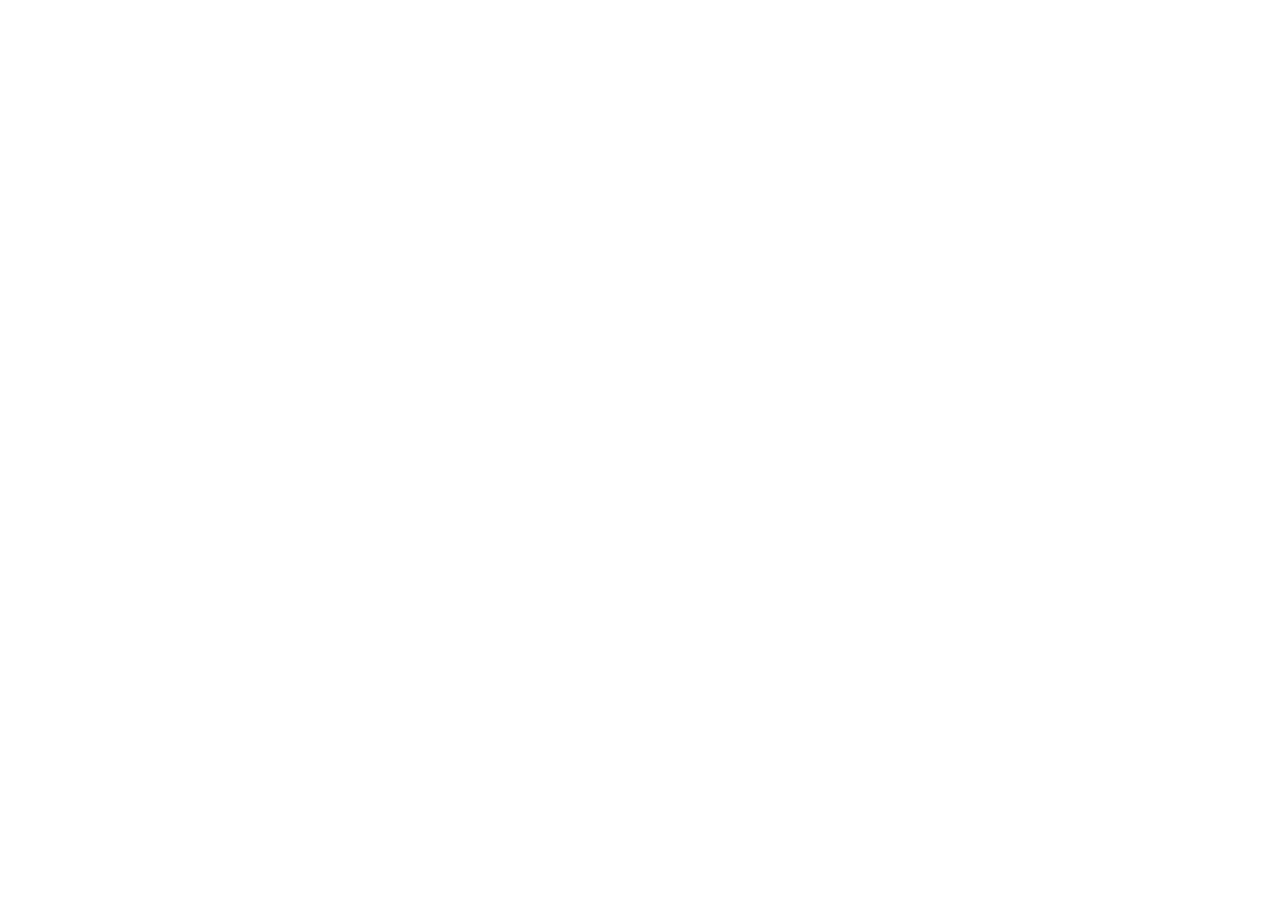
==== index.html @ bc19d3b4 "Add files via upload" ====
<!DOCTYPE html>
<html lang="zh-CN">
  <head>
    <meta charset="UTF-8" />
    <meta name="viewport" content="width=device-width, initial-scale=1.0" />
    <title>张亦奕 - 个人主页</title>
    <link rel="stylesheet" crossorigin="" href="./assets/index.css" />
  </head>
  <body>
    <div id="root"></div>
    <script type="module" crossorigin="" src="./assets/index.js"></script>
  </body>
</html>
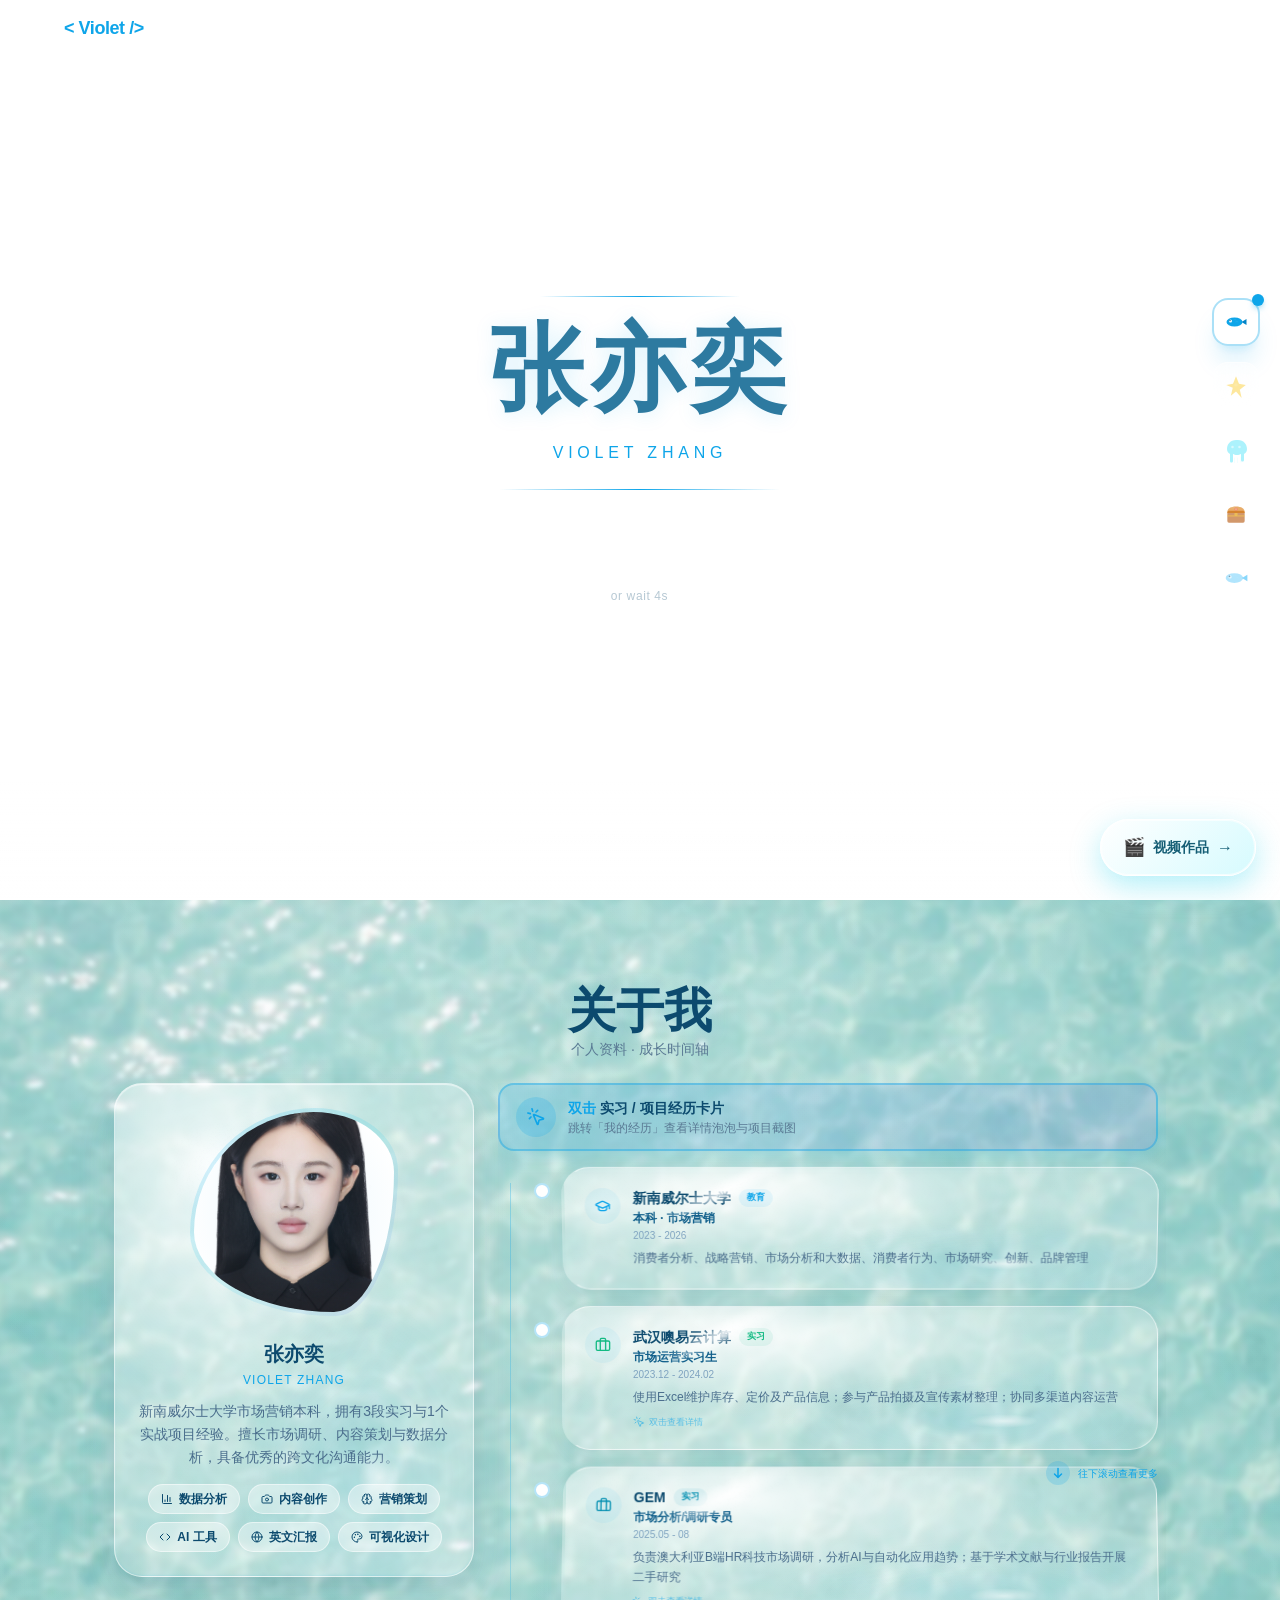
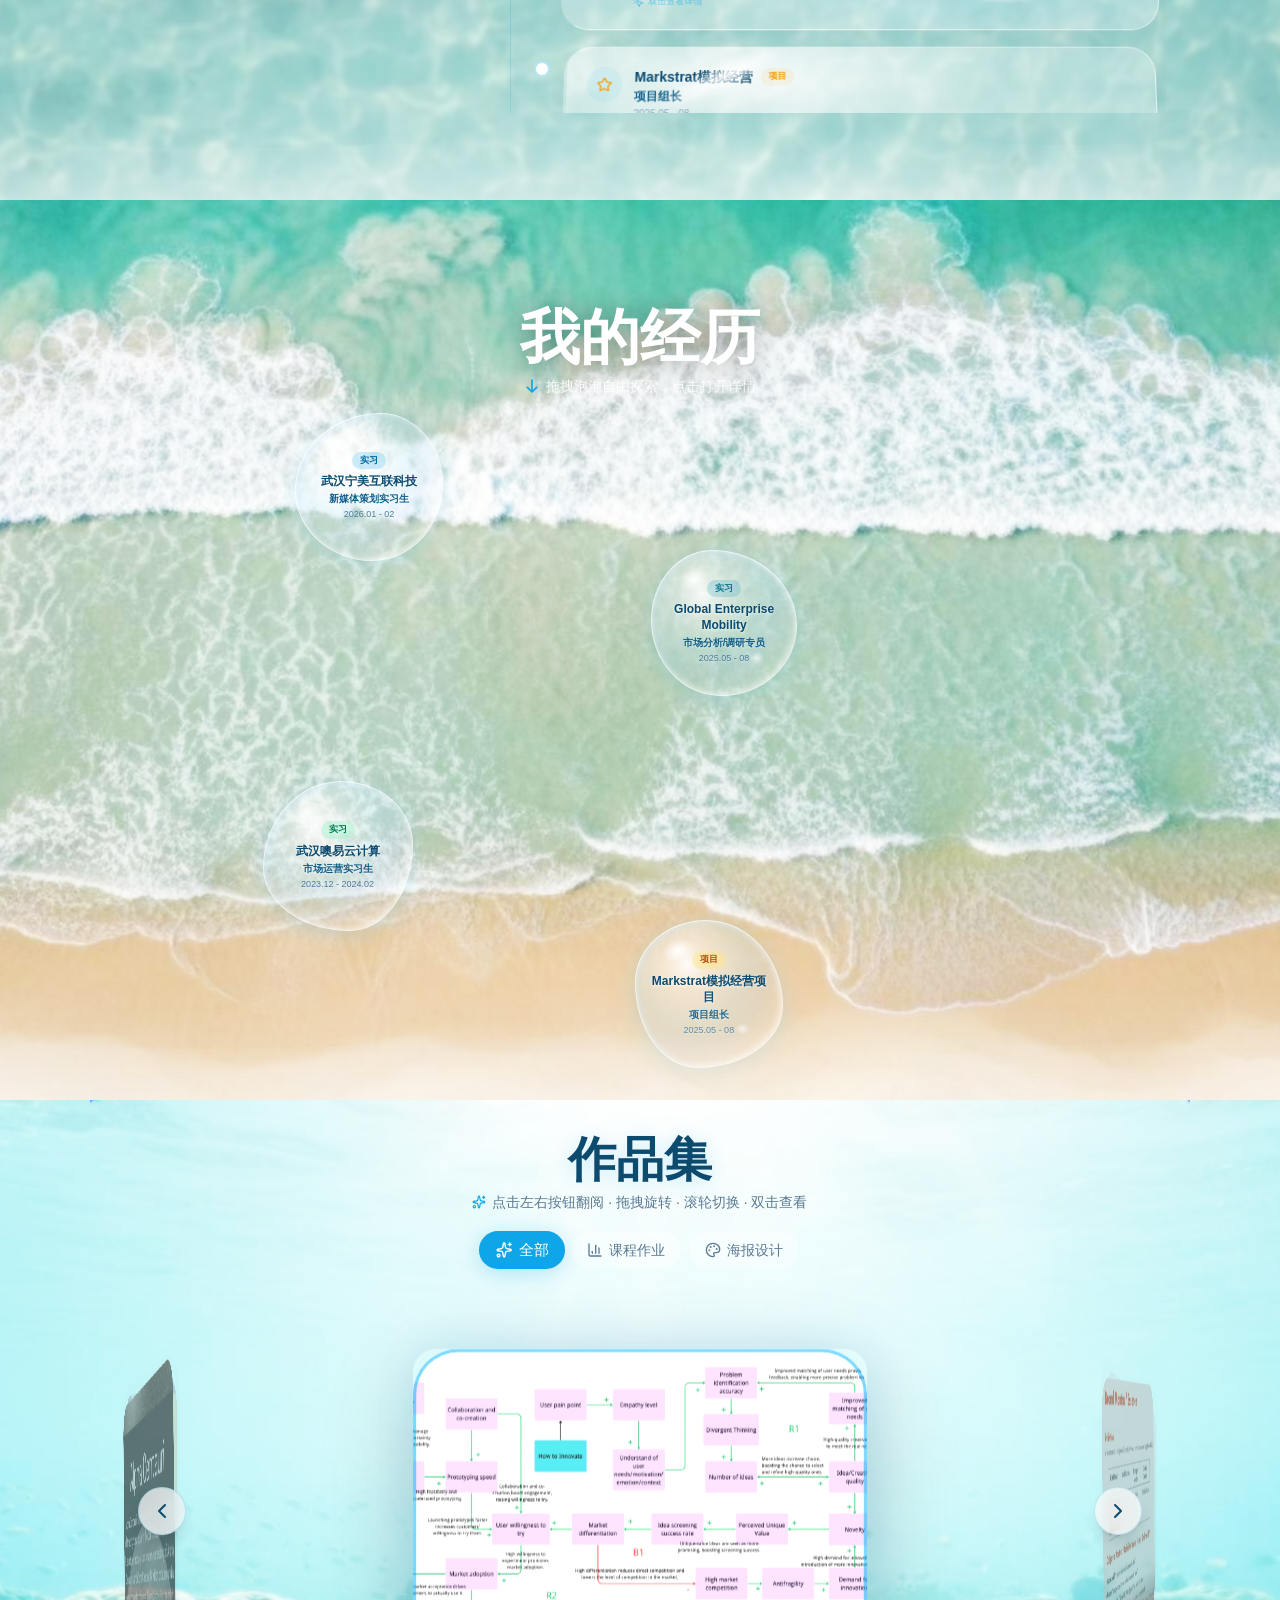
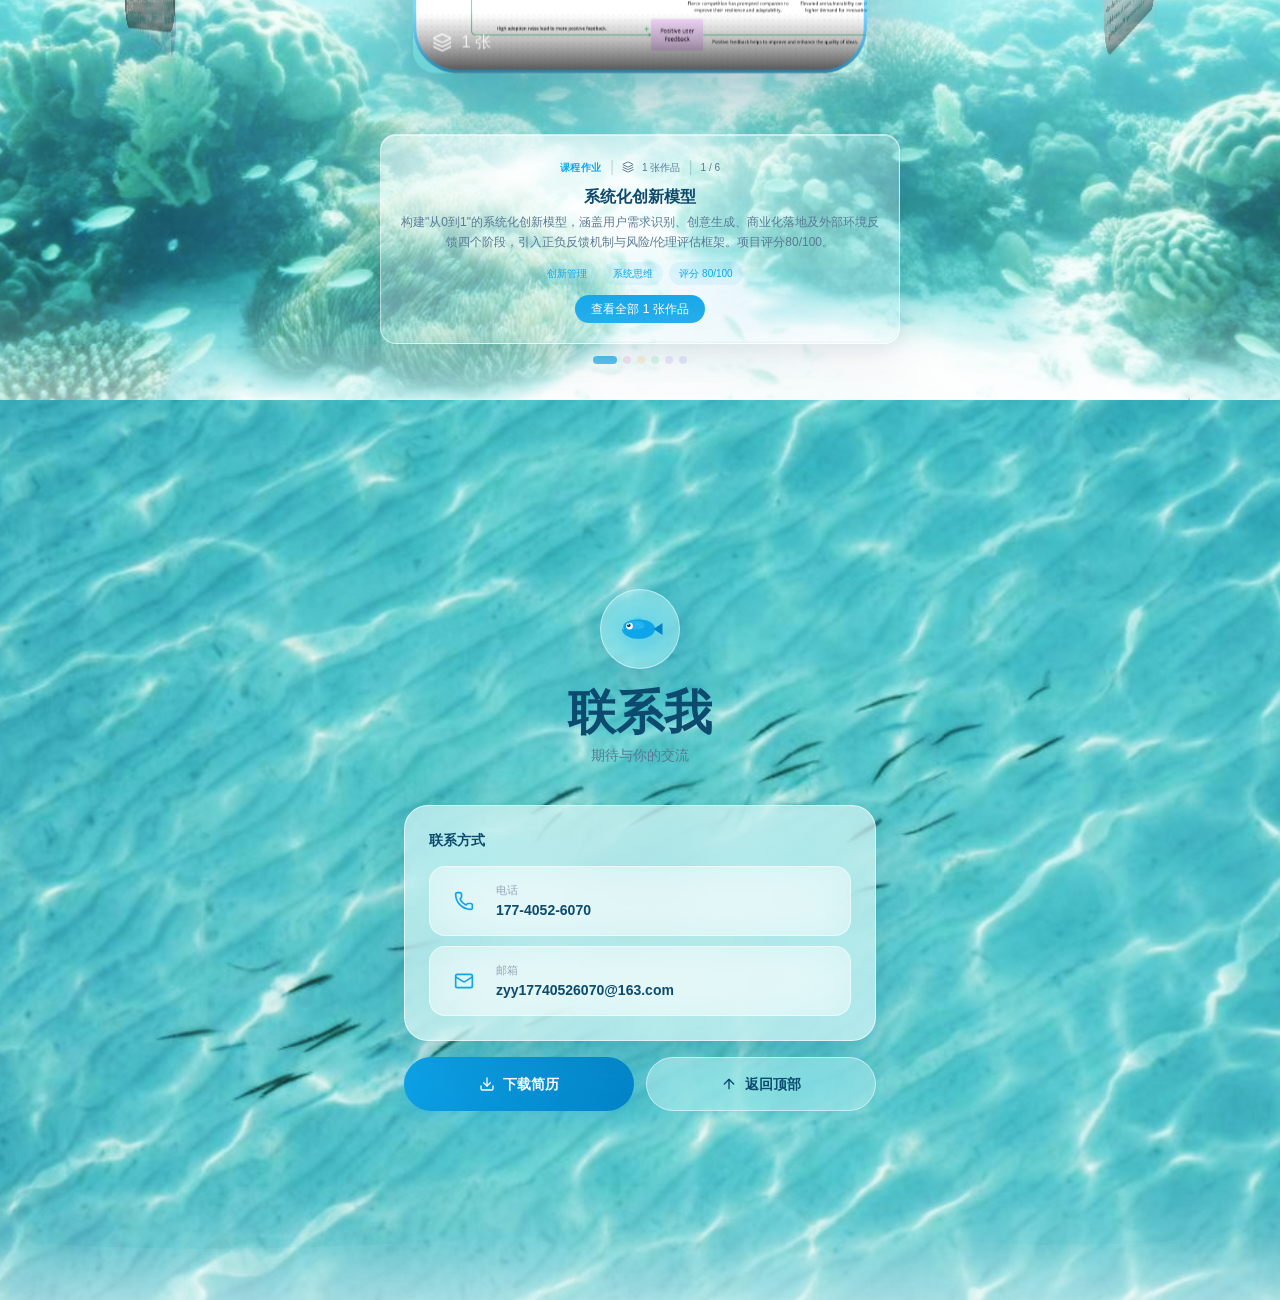
==== commit b7dcb23a: "Add files via upload" ====
--- a/index.html
+++ b/index.html
@@ -5,9 +5,132 @@
     <meta name="viewport" content="width=device-width, initial-scale=1.0" />
     <title>张亦奕 - 个人主页</title>
     <link rel="stylesheet" crossorigin="" href="./assets/index.css" />
+
+    <!-- ===== 浮动视频入口按钮样式 ===== -->
+    <style>
+      .violet-video-fab {
+        position: fixed;
+        right: 24px;
+        bottom: 24px;
+        z-index: 9999;
+        display: inline-flex;
+        align-items: center;
+        gap: 8px;
+        padding: 14px 22px;
+        background: linear-gradient(135deg,
+          rgba(255, 255, 255, 0.85),
+          rgba(207, 250, 254, 0.85));
+        backdrop-filter: blur(15px);
+        -webkit-backdrop-filter: blur(15px);
+        border: 1.5px solid rgba(255, 255, 255, 0.95);
+        border-radius: 999px;
+        color: #155e75;
+        font-family: -apple-system, BlinkMacSystemFont, "PingFang SC", "Hiragino Sans GB", "Microsoft YaHei", sans-serif;
+        font-weight: 700;
+        font-size: 14px;
+        text-decoration: none;
+        box-shadow: 0 10px 30px rgba(34, 211, 238, 0.35),
+                    0 0 0 1px rgba(255, 255, 255, 0.6) inset;
+        transition: all 0.35s cubic-bezier(0.4, 0, 0.2, 1);
+        animation: fabIn 0.8s ease-out 1.5s both,
+                   fabBob 3.5s ease-in-out 2.3s infinite;
+        cursor: pointer;
+      }
+      .violet-video-fab:hover {
+        transform: translateY(-4px) scale(1.05);
+        box-shadow: 0 18px 45px rgba(34, 211, 238, 0.5),
+                    0 0 0 1px rgba(255, 255, 255, 0.8) inset;
+        background: linear-gradient(135deg,
+          rgba(255, 255, 255, 0.95),
+          rgba(186, 230, 253, 0.9));
+        animation-play-state: paused;
+      }
+      .violet-video-fab:active { transform: translateY(-2px) scale(1.02); }
+
+      .violet-video-fab .icon {
+        font-size: 18px;
+        animation: iconWobble 2s ease-in-out infinite;
+      }
+      .violet-video-fab .arrow {
+        font-size: 16px;
+        transition: transform 0.3s;
+      }
+      .violet-video-fab:hover .arrow { transform: translateX(4px); }
+
+      @keyframes fabIn {
+        from { opacity: 0; transform: translateY(60px) scale(0.6); }
+        to   { opacity: 1; transform: translateY(0) scale(1); }
+      }
+      @keyframes fabBob {
+        0%, 100% { transform: translateY(0); }
+        50%      { transform: translateY(-6px); }
+      }
+      @keyframes iconWobble {
+        0%, 100% { transform: rotate(0); }
+        25%      { transform: rotate(-8deg); }
+        75%      { transform: rotate(8deg); }
+      }
+
+      /* 移动端：缩小一些 */
+      @media (max-width: 640px) {
+        .violet-video-fab {
+          right: 16px;
+          bottom: 16px;
+          padding: 12px 18px;
+          font-size: 13px;
+        }
+        .violet-video-fab .icon { font-size: 16px; }
+      }
+
+      /* 小提示气泡（鼠标悬停时出现）*/
+      .violet-video-fab::before {
+        content: "6 个实习作品 ✨";
+        position: absolute;
+        bottom: 100%;
+        right: 0;
+        margin-bottom: 12px;
+        padding: 8px 14px;
+        background: rgba(21, 94, 117, 0.95);
+        color: white;
+        font-size: 12px;
+        font-weight: 600;
+        border-radius: 10px;
+        white-space: nowrap;
+        opacity: 0;
+        transform: translateY(8px);
+        transition: opacity 0.3s, transform 0.3s;
+        pointer-events: none;
+        box-shadow: 0 8px 20px rgba(0, 0, 0, 0.15);
+      }
+      .violet-video-fab::after {
+        content: "";
+        position: absolute;
+        bottom: 100%;
+        right: 30px;
+        margin-bottom: 6px;
+        width: 0;
+        height: 0;
+        border-left: 6px solid transparent;
+        border-right: 6px solid transparent;
+        border-top: 6px solid rgba(21, 94, 117, 0.95);
+        opacity: 0;
+        transition: opacity 0.3s;
+        pointer-events: none;
+      }
+      .violet-video-fab:hover::before,
+      .violet-video-fab:hover::after { opacity: 1; transform: translateY(0); }
+    </style>
   </head>
   <body>
     <div id="root"></div>
+
+    <!-- ===== 浮动视频入口按钮（永远可见）===== -->
+    <a href="./videos.html" class="violet-video-fab" aria-label="查看视频作品">
+      <span class="icon">🎬</span>
+      <span>视频作品</span>
+      <span class="arrow">→</span>
+    </a>
+
     <script type="module" crossorigin="" src="./assets/index.js"></script>
   </body>
 </html>
--- a/assets/index.css
+++ b/assets/index.css
@@ -0,0 +1 @@
+*,:before,:after{--tw-border-spacing-x: 0;--tw-border-spacing-y: 0;--tw-translate-x: 0;--tw-translate-y: 0;--tw-rotate: 0;--tw-skew-x: 0;--tw-skew-y: 0;--tw-scale-x: 1;--tw-scale-y: 1;--tw-pan-x: ;--tw-pan-y: ;--tw-pinch-zoom: ;--tw-scroll-snap-strictness: proximity;--tw-gradient-from-position: ;--tw-gradient-via-position: ;--tw-gradient-to-position: ;--tw-ordinal: ;--tw-slashed-zero: ;--tw-numeric-figure: ;--tw-numeric-spacing: ;--tw-numeric-fraction: ;--tw-ring-inset: ;--tw-ring-offset-width: 0px;--tw-ring-offset-color: #fff;--tw-ring-color: rgb(59 130 246 / .5);--tw-ring-offset-shadow: 0 0 #0000;--tw-ring-shadow: 0 0 #0000;--tw-shadow: 0 0 #0000;--tw-shadow-colored: 0 0 #0000;--tw-blur: ;--tw-brightness: ;--tw-contrast: ;--tw-grayscale: ;--tw-hue-rotate: ;--tw-invert: ;--tw-saturate: ;--tw-sepia: ;--tw-drop-shadow: ;--tw-backdrop-blur: ;--tw-backdrop-brightness: ;--tw-backdrop-contrast: ;--tw-backdrop-grayscale: ;--tw-backdrop-hue-rotate: ;--tw-backdrop-invert: ;--tw-backdrop-opacity: ;--tw-backdrop-saturate: ;--tw-backdrop-sepia: ;--tw-contain-size: ;--tw-contain-layout: ;--tw-contain-paint: ;--tw-contain-style: }::backdrop{--tw-border-spacing-x: 0;--tw-border-spacing-y: 0;--tw-translate-x: 0;--tw-translate-y: 0;--tw-rotate: 0;--tw-skew-x: 0;--tw-skew-y: 0;--tw-scale-x: 1;--tw-scale-y: 1;--tw-pan-x: ;--tw-pan-y: ;--tw-pinch-zoom: ;--tw-scroll-snap-strictness: proximity;--tw-gradient-from-position: ;--tw-gradient-via-position: ;--tw-gradient-to-position: ;--tw-ordinal: ;--tw-slashed-zero: ;--tw-numeric-figure: ;--tw-numeric-spacing: ;--tw-numeric-fraction: ;--tw-ring-inset: ;--tw-ring-offset-width: 0px;--tw-ring-offset-color: #fff;--tw-ring-color: rgb(59 130 246 / .5);--tw-ring-offset-shadow: 0 0 #0000;--tw-ring-shadow: 0 0 #0000;--tw-shadow: 0 0 #0000;--tw-shadow-colored: 0 0 #0000;--tw-blur: ;--tw-brightness: ;--tw-contrast: ;--tw-grayscale: ;--tw-hue-rotate: ;--tw-invert: ;--tw-saturate: ;--tw-sepia: ;--tw-drop-shadow: ;--tw-backdrop-blur: ;--tw-backdrop-brightness: ;--tw-backdrop-contrast: ;--tw-backdrop-grayscale: ;--tw-backdrop-hue-rotate: ;--tw-backdrop-invert: ;--tw-backdrop-opacity: ;--tw-backdrop-saturate: ;--tw-backdrop-sepia: ;--tw-contain-size: ;--tw-contain-layout: ;--tw-contain-paint: ;--tw-contain-style: }*,:before,:after{box-sizing:border-box;border-width:0;border-style:solid;border-color:#e5e7eb}:before,:after{--tw-content: ""}html,:host{line-height:1.5;-webkit-text-size-adjust:100%;-moz-tab-size:4;-o-tab-size:4;tab-size:4;font-family:ui-sans-serif,system-ui,sans-serif,"Apple Color Emoji","Segoe UI Emoji",Segoe UI Symbol,"Noto Color Emoji";font-feature-settings:normal;font-variation-settings:normal;-webkit-tap-highlight-color:transparent}body{margin:0;line-height:inherit}hr{height:0;color:inherit;border-top-width:1px}abbr:where([title]){-webkit-text-decoration:underline dotted;text-decoration:underline dotted}h1,h2,h3,h4,h5,h6{font-size:inherit;font-weight:inherit}a{color:inherit;text-decoration:inherit}b,strong{font-weight:bolder}code,kbd,samp,pre{font-family:ui-monospace,SFMono-Regular,Menlo,Monaco,Consolas,Liberation Mono,Courier New,monospace;font-feature-settings:normal;font-variation-settings:normal;font-size:1em}small{font-size:80%}sub,sup{font-size:75%;line-height:0;position:relative;vertical-align:baseline}sub{bottom:-.25em}sup{top:-.5em}table{text-indent:0;border-color:inherit;border-collapse:collapse}button,input,optgroup,select,textarea{font-family:inherit;font-feature-settings:inherit;font-variation-settings:inherit;font-size:100%;font-weight:inherit;line-height:inherit;letter-spacing:inherit;color:inherit;margin:0;padding:0}button,select{text-transform:none}button,input:where([type=button]),input:where([type=reset]),input:where([type=submit]){-webkit-appearance:button;background-color:transparent;background-image:none}:-moz-focusring{outline:auto}:-moz-ui-invalid{box-shadow:none}progress{vertical-align:baseline}::-webkit-inner-spin-button,::-webkit-outer-spin-button{height:auto}[type=search]{-webkit-appearance:textfield;outline-offset:-2px}::-webkit-search-decoration{-webkit-appearance:none}::-webkit-file-upload-button{-webkit-appearance:button;font:inherit}summary{display:list-item}blockquote,dl,dd,h1,h2,h3,h4,h5,h6,hr,figure,p,pre{margin:0}fieldset{margin:0;padding:0}legend{padding:0}ol,ul,menu{list-style:none;margin:0;padding:0}dialog{padding:0}textarea{resize:vertical}input::-moz-placeholder,textarea::-moz-placeholder{opacity:1;color:#9ca3af}input::placeholder,textarea::placeholder{opacity:1;color:#9ca3af}button,[role=button]{cursor:pointer}:disabled{cursor:default}img,svg,video,canvas,audio,iframe,embed,object{display:block;vertical-align:middle}img,video{max-width:100%;height:auto}[hidden]:where(:not([hidden=until-found])){display:none}:root{--background: 200 55% 97%;--foreground: 200 75% 22%;--primary: 199 89% 48%;--radius: 1.5rem}html{scroll-behavior:smooth;overflow-y:scroll}body{-webkit-font-smoothing:antialiased;-moz-osx-font-smoothing:grayscale;font-family:Inter,-apple-system,BlinkMacSystemFont,Segoe UI,Roboto,sans-serif;color:#0c4a6e;overflow-x:hidden;background:url(./images/bg_home_new.jpg) center/cover fixed no-repeat}.sr-only{position:absolute;width:1px;height:1px;padding:0;margin:-1px;overflow:hidden;clip:rect(0,0,0,0);white-space:nowrap;border-width:0}.pointer-events-none{pointer-events:none}.visible{visibility:visible}.invisible{visibility:hidden}.fixed{position:fixed}.absolute{position:absolute}.relative{position:relative}.-inset-3{inset:-.75rem}.inset-0{inset:0}.inset-1{inset:.25rem}.inset-x-0{left:0;right:0}.inset-y-0{top:0;bottom:0}.-bottom-12{bottom:-3rem}.-bottom-14{bottom:-3.5rem}.-bottom-20{bottom:-5rem}.-bottom-4{bottom:-1rem}.-left-12{left:-3rem}.-right-1{right:-.25rem}.-right-1\.5{right:-.375rem}.-right-12{right:-3rem}.-top-1{top:-.25rem}.-top-1\.5{top:-.375rem}.-top-12{top:-3rem}.bottom-0{bottom:0}.bottom-2{bottom:.5rem}.bottom-4{bottom:1rem}.bottom-5{bottom:1.25rem}.bottom-6{bottom:1.5rem}.bottom-\[15\%\]{bottom:15%}.left-0{left:0}.left-1\/2{left:50%}.left-2{left:.5rem}.left-4{left:1rem}.left-6{left:1.5rem}.left-\[18\%\]{left:18%}.left-\[38\%\]{left:38%}.left-\[40\%\]{left:40%}.left-\[46\%\]{left:46%}.left-\[5\%\]{left:5%}.left-\[50\%\]{left:50%}.right-0{right:0}.right-1{right:.25rem}.right-14{right:3.5rem}.right-2{right:.5rem}.right-3{right:.75rem}.right-4{right:1rem}.right-5{right:1.25rem}.right-6{right:1.5rem}.right-\[5\%\]{right:5%}.top-0{top:0}.top-1\.5{top:.375rem}.top-1\/2{top:50%}.top-3\.5{top:.875rem}.top-4{top:1rem}.top-5{top:1.25rem}.top-6{top:1.5rem}.top-\[10\%\]{top:10%}.top-\[15\%\]{top:15%}.top-\[1px\]{top:1px}.top-\[25\%\]{top:25%}.top-\[30\%\]{top:30%}.top-\[35\%\]{top:35%}.top-\[50\%\]{top:50%}.top-\[55\%\]{top:55%}.top-\[60\%\]{top:60%}.top-\[65\%\]{top:65%}.top-full{top:100%}.isolate{isolation:isolate}.z-10{z-index:10}.z-20{z-index:20}.z-40{z-index:40}.z-50{z-index:50}.z-\[100\]{z-index:100}.z-\[150\]{z-index:150}.z-\[1\]{z-index:1}.z-\[200\]{z-index:200}.z-\[60\]{z-index:60}.z-\[70\]{z-index:70}.z-\[80\]{z-index:80}.z-\[90\]{z-index:90}.order-first{order:-9999}.order-last{order:9999}.col-start-2{grid-column-start:2}.row-span-2{grid-row:span 2 / span 2}.row-start-1{grid-row-start:1}.\!m-0{margin:0!important}.-mx-1{margin-left:-.25rem;margin-right:-.25rem}.-my-2{margin-top:-.5rem;margin-bottom:-.5rem}.mx-1{margin-left:.25rem;margin-right:.25rem}.mx-2{margin-left:.5rem;margin-right:.5rem}.mx-3\.5{margin-left:.875rem;margin-right:.875rem}.mx-4{margin-left:1rem;margin-right:1rem}.mx-auto{margin-left:auto;margin-right:auto}.my-0{margin-top:0;margin-bottom:0}.my-0\.5{margin-top:.125rem;margin-bottom:.125rem}.my-1{margin-top:.25rem;margin-bottom:.25rem}.-ml-4{margin-left:-1rem}.-mt-4{margin-top:-1rem}.mb-0\.5{margin-bottom:.125rem}.mb-1{margin-bottom:.25rem}.mb-1\.5{margin-bottom:.375rem}.mb-10{margin-bottom:2.5rem}.mb-2{margin-bottom:.5rem}.mb-2\.5{margin-bottom:.625rem}.mb-3{margin-bottom:.75rem}.mb-4{margin-bottom:1rem}.mb-5{margin-bottom:1.25rem}.mb-6{margin-bottom:1.5rem}.ml-1{margin-left:.25rem}.ml-4{margin-left:1rem}.ml-5{margin-left:1.25rem}.ml-auto{margin-left:auto}.mt-0\.5{margin-top:.125rem}.mt-1{margin-top:.25rem}.mt-1\.5{margin-top:.375rem}.mt-2{margin-top:.5rem}.mt-3{margin-top:.75rem}.mt-4{margin-top:1rem}.mt-5{margin-top:1.25rem}.mt-6{margin-top:1.5rem}.mt-8{margin-top:2rem}.mt-auto{margin-top:auto}.line-clamp-1{overflow:hidden;display:-webkit-box;-webkit-box-orient:vertical;-webkit-line-clamp:1}.line-clamp-2{overflow:hidden;display:-webkit-box;-webkit-box-orient:vertical;-webkit-line-clamp:2}.block{display:block}.inline-block{display:inline-block}.flex{display:flex}.inline-flex{display:inline-flex}.table{display:table}.table-caption{display:table-caption}.table-cell{display:table-cell}.table-row{display:table-row}.grid{display:grid}.hidden{display:none}.aspect-square{aspect-ratio:1 / 1}.aspect-video{aspect-ratio:16 / 9}.size-10{width:2.5rem;height:2.5rem}.size-2{width:.5rem;height:.5rem}.size-2\.5{width:.625rem;height:.625rem}.size-3{width:.75rem;height:.75rem}.size-3\.5{width:.875rem;height:.875rem}.size-4{width:1rem;height:1rem}.size-6{width:1.5rem;height:1.5rem}.size-7{width:1.75rem;height:1.75rem}.size-8{width:2rem;height:2rem}.size-9{width:2.25rem;height:2.25rem}.size-auto{width:auto;height:auto}.size-full{width:100%;height:100%}.h-1\.5{height:.375rem}.h-10{height:2.5rem}.h-11{height:2.75rem}.h-12{height:3rem}.h-14{height:3.5rem}.h-16{height:4rem}.h-2{height:.5rem}.h-2\.5{height:.625rem}.h-20{height:5rem}.h-3{height:.75rem}.h-3\.5{height:.875rem}.h-4{height:1rem}.h-40{height:10rem}.h-5{height:1.25rem}.h-6{height:1.5rem}.h-7{height:1.75rem}.h-8{height:2rem}.h-9{height:2.25rem}.h-\[1\.15rem\]{height:1.15rem}.h-\[120px\]{height:120px}.h-\[200px\]{height:200px}.h-\[400px\]{height:400px}.h-\[45\%\]{height:45%}.h-\[480px\]{height:480px}.h-\[75vh\]{height:75vh}.h-\[calc\(100\%-1px\)\]{height:calc(100% - 1px)}.h-\[var\(--radix-navigation-menu-viewport-height\)\]{height:var(--radix-navigation-menu-viewport-height)}.h-\[var\(--radix-select-trigger-height\)\]{height:var(--radix-select-trigger-height)}.h-auto{height:auto}.h-full{height:100%}.h-px{height:1px}.h-screen{height:100vh}.h-svh{height:100svh}.max-h-\[300px\]{max-height:300px}.max-h-\[60vh\]{max-height:60vh}.max-h-\[80vh\]{max-height:80vh}.max-h-\[90vh\]{max-height:90vh}.max-h-full{max-height:100%}.min-h-0{min-height:0px}.min-h-16{min-height:4rem}.min-h-4{min-height:1rem}.min-h-svh{min-height:100svh}.w-0{width:0px}.w-1{width:.25rem}.w-1\.5{width:.375rem}.w-10{width:2.5rem}.w-11{width:2.75rem}.w-12{width:3rem}.w-14{width:3.5rem}.w-16{width:4rem}.w-2{width:.5rem}.w-2\.5{width:.625rem}.w-20{width:5rem}.w-3{width:.75rem}.w-3\.5{width:.875rem}.w-3\/4{width:75%}.w-4{width:1rem}.w-40{width:10rem}.w-5{width:1.25rem}.w-6{width:1.5rem}.w-64{width:16rem}.w-72{width:18rem}.w-8{width:2rem}.w-9{width:2.25rem}.w-\[100px\]{width:100px}.w-\[280px\]{width:280px}.w-\[70\%\]{width:70%}.w-auto{width:auto}.w-fit{width:-moz-fit-content;width:fit-content}.w-full{width:100%}.w-max{width:-moz-max-content;width:max-content}.w-px{width:1px}.min-w-0{min-width:0px}.min-w-10{min-width:2.5rem}.min-w-5{min-width:1.25rem}.min-w-8{min-width:2rem}.min-w-9{min-width:2.25rem}.min-w-\[12rem\]{min-width:12rem}.min-w-\[8rem\]{min-width:8rem}.min-w-\[var\(--radix-select-trigger-width\)\]{min-width:var(--radix-select-trigger-width)}.max-w-\[1100px\]{max-width:1100px}.max-w-\[1200px\]{max-width:1200px}.max-w-\[360px\]{max-width:360px}.max-w-\[480px\]{max-width:480px}.max-w-\[520px\]{max-width:520px}.max-w-\[640px\]{max-width:640px}.max-w-\[720px\]{max-width:720px}.max-w-\[80vw\]{max-width:80vw}.max-w-\[85vw\]{max-width:85vw}.max-w-\[900px\]{max-width:900px}.max-w-\[calc\(100\%-2rem\)\]{max-width:calc(100% - 2rem)}.max-w-fit{max-width:-moz-fit-content;max-width:fit-content}.max-w-full{max-width:100%}.max-w-max{max-width:-moz-max-content;max-width:max-content}.max-w-sm{max-width:24rem}.flex-1{flex:1 1 0%}.flex-shrink-0,.shrink-0{flex-shrink:0}.grow{flex-grow:1}.grow-0{flex-grow:0}.basis-full{flex-basis:100%}.caption-bottom{caption-side:bottom}.border-collapse{border-collapse:collapse}.-translate-x-1\/2{--tw-translate-x: -50%;transform:translate(var(--tw-translate-x),var(--tw-translate-y)) rotate(var(--tw-rotate)) skew(var(--tw-skew-x)) skewY(var(--tw-skew-y)) scaleX(var(--tw-scale-x)) scaleY(var(--tw-scale-y))}.-translate-x-px{--tw-translate-x: -1px;transform:translate(var(--tw-translate-x),var(--tw-translate-y)) rotate(var(--tw-rotate)) skew(var(--tw-skew-x)) skewY(var(--tw-skew-y)) scaleX(var(--tw-scale-x)) scaleY(var(--tw-scale-y))}.-translate-y-1\/2{--tw-translate-y: -50%;transform:translate(var(--tw-translate-x),var(--tw-translate-y)) rotate(var(--tw-rotate)) skew(var(--tw-skew-x)) skewY(var(--tw-skew-y)) scaleX(var(--tw-scale-x)) scaleY(var(--tw-scale-y))}.translate-x-2{--tw-translate-x: .5rem;transform:translate(var(--tw-translate-x),var(--tw-translate-y)) rotate(var(--tw-rotate)) skew(var(--tw-skew-x)) skewY(var(--tw-skew-y)) scaleX(var(--tw-scale-x)) scaleY(var(--tw-scale-y))}.translate-x-\[-50\%\]{--tw-translate-x: -50%;transform:translate(var(--tw-translate-x),var(--tw-translate-y)) rotate(var(--tw-rotate)) skew(var(--tw-skew-x)) skewY(var(--tw-skew-y)) scaleX(var(--tw-scale-x)) scaleY(var(--tw-scale-y))}.translate-x-px{--tw-translate-x: 1px;transform:translate(var(--tw-translate-x),var(--tw-translate-y)) rotate(var(--tw-rotate)) skew(var(--tw-skew-x)) skewY(var(--tw-skew-y)) scaleX(var(--tw-scale-x)) scaleY(var(--tw-scale-y))}.translate-y-0\.5{--tw-translate-y: .125rem;transform:translate(var(--tw-translate-x),var(--tw-translate-y)) rotate(var(--tw-rotate)) skew(var(--tw-skew-x)) skewY(var(--tw-skew-y)) scaleX(var(--tw-scale-x)) scaleY(var(--tw-scale-y))}.translate-y-\[-50\%\]{--tw-translate-y: -50%;transform:translate(var(--tw-translate-x),var(--tw-translate-y)) rotate(var(--tw-rotate)) skew(var(--tw-skew-x)) skewY(var(--tw-skew-y)) scaleX(var(--tw-scale-x)) scaleY(var(--tw-scale-y))}.translate-y-\[calc\(-50\%_-_2px\)\]{--tw-translate-y: calc(-50% - 2px) ;transform:translate(var(--tw-translate-x),var(--tw-translate-y)) rotate(var(--tw-rotate)) skew(var(--tw-skew-x)) skewY(var(--tw-skew-y)) scaleX(var(--tw-scale-x)) scaleY(var(--tw-scale-y))}.rotate-45{--tw-rotate: 45deg;transform:translate(var(--tw-translate-x),var(--tw-translate-y)) rotate(var(--tw-rotate)) skew(var(--tw-skew-x)) skewY(var(--tw-skew-y)) scaleX(var(--tw-scale-x)) scaleY(var(--tw-scale-y))}.rotate-90{--tw-rotate: 90deg;transform:translate(var(--tw-translate-x),var(--tw-translate-y)) rotate(var(--tw-rotate)) skew(var(--tw-skew-x)) skewY(var(--tw-skew-y)) scaleX(var(--tw-scale-x)) scaleY(var(--tw-scale-y))}.scale-0{--tw-scale-x: 0;--tw-scale-y: 0;transform:translate(var(--tw-translate-x),var(--tw-translate-y)) rotate(var(--tw-rotate)) skew(var(--tw-skew-x)) skewY(var(--tw-skew-y)) scaleX(var(--tw-scale-x)) scaleY(var(--tw-scale-y))}.scale-105{--tw-scale-x: 1.05;--tw-scale-y: 1.05;transform:translate(var(--tw-translate-x),var(--tw-translate-y)) rotate(var(--tw-rotate)) skew(var(--tw-skew-x)) skewY(var(--tw-skew-y)) scaleX(var(--tw-scale-x)) scaleY(var(--tw-scale-y))}.scale-110{--tw-scale-x: 1.1;--tw-scale-y: 1.1;transform:translate(var(--tw-translate-x),var(--tw-translate-y)) rotate(var(--tw-rotate)) skew(var(--tw-skew-x)) skewY(var(--tw-skew-y)) scaleX(var(--tw-scale-x)) scaleY(var(--tw-scale-y))}.scale-125{--tw-scale-x: 1.25;--tw-scale-y: 1.25;transform:translate(var(--tw-translate-x),var(--tw-translate-y)) rotate(var(--tw-rotate)) skew(var(--tw-skew-x)) skewY(var(--tw-skew-y)) scaleX(var(--tw-scale-x)) scaleY(var(--tw-scale-y))}.transform{transform:translate(var(--tw-translate-x),var(--tw-translate-y)) rotate(var(--tw-rotate)) skew(var(--tw-skew-x)) skewY(var(--tw-skew-y)) scaleX(var(--tw-scale-x)) scaleY(var(--tw-scale-y))}@keyframes bounce{0%,to{transform:translateY(-25%);animation-timing-function:cubic-bezier(.8,0,1,1)}50%{transform:none;animation-timing-function:cubic-bezier(0,0,.2,1)}}.animate-bounce{animation:bounce 1s infinite}@keyframes caret-blink{0%,70%,to{opacity:1}20%,50%{opacity:0}}.animate-caret-blink{animation:caret-blink 1.25s ease-out infinite}@keyframes ping{75%,to{transform:scale(2);opacity:0}}.animate-ping{animation:ping 1s cubic-bezier(0,0,.2,1) infinite}@keyframes pulse{50%{opacity:.5}}.animate-pulse{animation:pulse 2s cubic-bezier(.4,0,.6,1) infinite}@keyframes spin{to{transform:rotate(360deg)}}.animate-spin{animation:spin 1s linear infinite}.cursor-default{cursor:default}.cursor-grab{cursor:grab}.cursor-pointer{cursor:pointer}.cursor-text{cursor:text}.touch-none{touch-action:none}.touch-pan-y{--tw-pan-y: pan-y;touch-action:var(--tw-pan-x) var(--tw-pan-y) var(--tw-pinch-zoom)}.select-none{-webkit-user-select:none;-moz-user-select:none;user-select:none}.resize-none{resize:none}.resize{resize:both}.scroll-my-1{scroll-margin-top:.25rem;scroll-margin-bottom:.25rem}.scroll-py-1{scroll-padding-top:.25rem;scroll-padding-bottom:.25rem}.list-disc{list-style-type:disc}.list-none{list-style-type:none}.auto-rows-min{grid-auto-rows:min-content}.grid-cols-2{grid-template-columns:repeat(2,minmax(0,1fr))}.grid-cols-\[0_1fr\]{grid-template-columns:0 1fr}.grid-rows-\[auto_auto\]{grid-template-rows:auto auto}.flex-row{flex-direction:row}.flex-col{flex-direction:column}.flex-col-reverse{flex-direction:column-reverse}.flex-wrap{flex-wrap:wrap}.place-content-center{place-content:center}.items-start{align-items:flex-start}.items-end{align-items:flex-end}.items-center{align-items:center}.items-stretch{align-items:stretch}.justify-start{justify-content:flex-start}.justify-center{justify-content:center}.justify-between{justify-content:space-between}.justify-items-start{justify-items:start}.gap-0\.5{gap:.125rem}.gap-1{gap:.25rem}.gap-1\.5{gap:.375rem}.gap-2{gap:.5rem}.gap-2\.5{gap:.625rem}.gap-3{gap:.75rem}.gap-4{gap:1rem}.gap-6{gap:1.5rem}.gap-7{gap:1.75rem}.gap-8{gap:2rem}.gap-\[--spacing\(var\(--gap\)\)\]{gap:var(--spacing(var(--gap)))}.gap-y-0\.5{row-gap:.125rem}.space-y-2>:not([hidden])~:not([hidden]){--tw-space-y-reverse: 0;margin-top:calc(.5rem * calc(1 - var(--tw-space-y-reverse)));margin-bottom:calc(.5rem * var(--tw-space-y-reverse))}.space-y-2\.5>:not([hidden])~:not([hidden]){--tw-space-y-reverse: 0;margin-top:calc(.625rem * calc(1 - var(--tw-space-y-reverse)));margin-bottom:calc(.625rem * var(--tw-space-y-reverse))}.space-y-3>:not([hidden])~:not([hidden]){--tw-space-y-reverse: 0;margin-top:calc(.75rem * calc(1 - var(--tw-space-y-reverse)));margin-bottom:calc(.75rem * var(--tw-space-y-reverse))}.space-y-4>:not([hidden])~:not([hidden]){--tw-space-y-reverse: 0;margin-top:calc(1rem * calc(1 - var(--tw-space-y-reverse)));margin-bottom:calc(1rem * var(--tw-space-y-reverse))}.space-y-5>:not([hidden])~:not([hidden]){--tw-space-y-reverse: 0;margin-top:calc(1.25rem * calc(1 - var(--tw-space-y-reverse)));margin-bottom:calc(1.25rem * var(--tw-space-y-reverse))}.self-start{align-self:flex-start}.self-stretch{align-self:stretch}.justify-self-end{justify-self:end}.overflow-auto{overflow:auto}.overflow-hidden{overflow:hidden}.overflow-x-auto{overflow-x:auto}.overflow-y-auto{overflow-y:auto}.overflow-x-hidden{overflow-x:hidden}.truncate{overflow:hidden;text-overflow:ellipsis;white-space:nowrap}.whitespace-nowrap{white-space:nowrap}.text-balance{text-wrap:balance}.break-words{overflow-wrap:break-word}.rounded-2xl{border-radius:1rem}.rounded-3xl{border-radius:1.5rem}.rounded-\[2px\]{border-radius:2px}.rounded-\[4px\]{border-radius:4px}.rounded-\[calc\(var\(--radius\)-5px\)\]{border-radius:calc(var(--radius) - 5px)}.rounded-\[inherit\]{border-radius:inherit}.rounded-full{border-radius:9999px}.rounded-lg{border-radius:var(--radius)}.rounded-md{border-radius:calc(var(--radius) - 2px)}.rounded-none{border-radius:0}.rounded-sm{border-radius:calc(var(--radius) - 4px)}.rounded-xl{border-radius:calc(var(--radius) + 4px)}.rounded-xs{border-radius:calc(var(--radius) - 6px)}.rounded-l-md{border-top-left-radius:calc(var(--radius) - 2px);border-bottom-left-radius:calc(var(--radius) - 2px)}.rounded-r-md{border-top-right-radius:calc(var(--radius) - 2px);border-bottom-right-radius:calc(var(--radius) - 2px)}.rounded-tl-sm{border-top-left-radius:calc(var(--radius) - 4px)}.border{border-width:1px}.border-0{border-width:0px}.border-2{border-width:2px}.border-\[1\.5px\]{border-width:1.5px}.border-y{border-top-width:1px;border-bottom-width:1px}.border-b{border-bottom-width:1px}.border-l{border-left-width:1px}.border-r{border-right-width:1px}.border-t{border-top-width:1px}.border-dashed{border-style:dashed}.border-\[\#0EA5E9\]{--tw-border-opacity: 1;border-color:rgb(14 165 233 / var(--tw-border-opacity, 1))}.border-\[\#0EA5E9\]\/10{border-color:#0ea5e91a}.border-\[\#0EA5E9\]\/20{border-color:#0ea5e933}.border-border{border-color:hsl(var(--border))}.border-border\/50{border-color:hsl(var(--border) / .5)}.border-emerald-200\/40{border-color:#a7f3d066}.border-input{border-color:hsl(var(--input))}.border-primary{border-color:hsl(var(--primary))}.border-red-300{--tw-border-opacity: 1;border-color:rgb(252 165 165 / var(--tw-border-opacity, 1))}.border-sidebar-border{border-color:hsl(var(--sidebar-border))}.border-transparent{border-color:transparent}.border-white\/10{border-color:#ffffff1a}.border-white\/20{border-color:#fff3}.border-white\/40{border-color:#fff6}.border-white\/70{border-color:#ffffffb3}.border-l-transparent{border-left-color:transparent}.border-t-transparent{border-top-color:transparent}.bg-\[\#0891B2\]\/20{background-color:#0891b233}.bg-\[\#0C4A6E\]\/20{background-color:#0c4a6e33}.bg-\[\#0EA5E9\]{--tw-bg-opacity: 1;background-color:rgb(14 165 233 / var(--tw-bg-opacity, 1))}.bg-\[\#0EA5E9\]\/10{background-color:#0ea5e91a}.bg-\[\#0EA5E9\]\/15{background-color:#0ea5e926}.bg-\[\#0EA5E9\]\/20{background-color:#0ea5e933}.bg-\[\#0EA5E9\]\/30{background-color:#0ea5e94d}.bg-\[\#0a0f1a\]{--tw-bg-opacity: 1;background-color:rgb(10 15 26 / var(--tw-bg-opacity, 1))}.bg-\[\#0c4a6e\]\/30{background-color:#0c4a6e4d}.bg-\[\#0c4a6e\]\/70{background-color:#0c4a6eb3}.bg-\[\#10B981\]{--tw-bg-opacity: 1;background-color:rgb(16 185 129 / var(--tw-bg-opacity, 1))}.bg-accent{background-color:hsl(var(--accent))}.bg-amber-200\/50{background-color:#fde68a80}.bg-amber-300{--tw-bg-opacity: 1;background-color:rgb(252 211 77 / var(--tw-bg-opacity, 1))}.bg-amber-50{--tw-bg-opacity: 1;background-color:rgb(255 251 235 / var(--tw-bg-opacity, 1))}.bg-background{background-color:hsl(var(--background))}.bg-black\/50{background-color:#00000080}.bg-black\/85{background-color:#000000d9}.bg-border{background-color:hsl(var(--border))}.bg-card{background-color:hsl(var(--card))}.bg-destructive{--tw-bg-opacity: 1;background-color:hsl(var(--destructive) / var(--tw-bg-opacity, 1))}.bg-emerald-100{--tw-bg-opacity: 1;background-color:rgb(209 250 229 / var(--tw-bg-opacity, 1))}.bg-emerald-200\/50{background-color:#a7f3d080}.bg-emerald-400{--tw-bg-opacity: 1;background-color:rgb(52 211 153 / var(--tw-bg-opacity, 1))}.bg-foreground{background-color:hsl(var(--foreground))}.bg-input{background-color:hsl(var(--input))}.bg-muted{background-color:hsl(var(--muted))}.bg-muted\/50{background-color:hsl(var(--muted) / .5)}.bg-popover{background-color:hsl(var(--popover))}.bg-primary{background-color:hsl(var(--primary))}.bg-primary\/20{background-color:hsl(var(--primary) / .2)}.bg-purple-200\/50{background-color:#e9d5ff80}.bg-red-50\/80{background-color:#fef2f2cc}.bg-secondary{background-color:hsl(var(--secondary))}.bg-sidebar{background-color:hsl(var(--sidebar-background))}.bg-sidebar-border{background-color:hsl(var(--sidebar-border))}.bg-transparent{background-color:transparent}.bg-white{--tw-bg-opacity: 1;background-color:rgb(255 255 255 / var(--tw-bg-opacity, 1))}.bg-white\/10{background-color:#ffffff1a}.bg-white\/20{background-color:#fff3}.bg-white\/40{background-color:#fff6}.bg-white\/50{background-color:#ffffff80}.bg-white\/60{background-color:#fff9}.bg-white\/70{background-color:#ffffffb3}.bg-white\/80{background-color:#fffc}.bg-white\/85{background-color:#ffffffd9}.bg-gradient-to-b{background-image:linear-gradient(to bottom,var(--tw-gradient-stops))}.bg-gradient-to-r{background-image:linear-gradient(to right,var(--tw-gradient-stops))}.bg-gradient-to-t{background-image:linear-gradient(to top,var(--tw-gradient-stops))}.from-\[\#0EA5E9\]\/30{--tw-gradient-from: rgb(14 165 233 / .3) var(--tw-gradient-from-position);--tw-gradient-to: rgb(14 165 233 / 0) var(--tw-gradient-to-position);--tw-gradient-stops: var(--tw-gradient-from), var(--tw-gradient-to)}.from-black\/70{--tw-gradient-from: rgb(0 0 0 / .7) var(--tw-gradient-from-position);--tw-gradient-to: rgb(0 0 0 / 0) var(--tw-gradient-to-position);--tw-gradient-stops: var(--tw-gradient-from), var(--tw-gradient-to)}.from-transparent{--tw-gradient-from: transparent var(--tw-gradient-from-position);--tw-gradient-to: rgb(0 0 0 / 0) var(--tw-gradient-to-position);--tw-gradient-stops: var(--tw-gradient-from), var(--tw-gradient-to)}.from-white\/30{--tw-gradient-from: rgb(255 255 255 / .3) var(--tw-gradient-from-position);--tw-gradient-to: rgb(255 255 255 / 0) var(--tw-gradient-to-position);--tw-gradient-stops: var(--tw-gradient-from), var(--tw-gradient-to)}.via-\[\#0EA5E9\]{--tw-gradient-to: rgb(14 165 233 / 0) var(--tw-gradient-to-position);--tw-gradient-stops: var(--tw-gradient-from), #0EA5E9 var(--tw-gradient-via-position), var(--tw-gradient-to)}.via-\[\#0EA5E9\]\/20{--tw-gradient-to: rgb(14 165 233 / 0) var(--tw-gradient-to-position);--tw-gradient-stops: var(--tw-gradient-from), rgb(14 165 233 / .2) var(--tw-gradient-via-position), var(--tw-gradient-to)}.via-black\/30{--tw-gradient-to: rgb(0 0 0 / 0) var(--tw-gradient-to-position);--tw-gradient-stops: var(--tw-gradient-from), rgb(0 0 0 / .3) var(--tw-gradient-via-position), var(--tw-gradient-to)}.to-transparent{--tw-gradient-to: transparent var(--tw-gradient-to-position)}.to-white\/10{--tw-gradient-to: rgb(255 255 255 / .1) var(--tw-gradient-to-position)}.bg-cover{background-size:cover}.bg-center{background-position:center}.bg-no-repeat{background-repeat:no-repeat}.fill-current{fill:currentColor}.fill-foreground{fill:hsl(var(--foreground))}.fill-primary{fill:hsl(var(--primary))}.object-contain{-o-object-fit:contain;object-fit:contain}.object-cover{-o-object-fit:cover;object-fit:cover}.p-0{padding:0}.p-1{padding:.25rem}.p-2{padding:.5rem}.p-2\.5{padding:.625rem}.p-3{padding:.75rem}.p-3\.5{padding:.875rem}.p-4{padding:1rem}.p-5{padding:1.25rem}.p-6{padding:1.5rem}.p-8{padding:2rem}.p-\[3px\]{padding:3px}.p-px{padding:1px}.px-1{padding-left:.25rem;padding-right:.25rem}.px-1\.5{padding-left:.375rem;padding-right:.375rem}.px-2{padding-left:.5rem;padding-right:.5rem}.px-2\.5{padding-left:.625rem;padding-right:.625rem}.px-3{padding-left:.75rem;padding-right:.75rem}.px-4{padding-left:1rem;padding-right:1rem}.px-5{padding-left:1.25rem;padding-right:1.25rem}.px-6{padding-left:1.5rem;padding-right:1.5rem}.px-8{padding-left:2rem;padding-right:2rem}.py-0\.5{padding-top:.125rem;padding-bottom:.125rem}.py-1{padding-top:.25rem;padding-bottom:.25rem}.py-1\.5{padding-top:.375rem;padding-bottom:.375rem}.py-16{padding-top:4rem;padding-bottom:4rem}.py-2{padding-top:.5rem;padding-bottom:.5rem}.py-2\.5{padding-top:.625rem;padding-bottom:.625rem}.py-3{padding-top:.75rem;padding-bottom:.75rem}.py-4{padding-top:1rem;padding-bottom:1rem}.py-6{padding-top:1.5rem;padding-bottom:1.5rem}.pb-1{padding-bottom:.25rem}.pb-3{padding-bottom:.75rem}.pb-4{padding-bottom:1rem}.pl-2{padding-left:.5rem}.pl-3{padding-left:.75rem}.pl-4{padding-left:1rem}.pl-6{padding-left:1.5rem}.pl-8{padding-left:2rem}.pr-1{padding-right:.25rem}.pr-2{padding-right:.5rem}.pr-2\.5{padding-right:.625rem}.pr-3{padding-right:.75rem}.pr-8{padding-right:2rem}.pt-0{padding-top:0}.pt-3{padding-top:.75rem}.pt-4{padding-top:1rem}.text-left{text-align:left}.text-center{text-align:center}.align-middle{vertical-align:middle}.font-mono{font-family:ui-monospace,SFMono-Regular,Menlo,Monaco,Consolas,Liberation Mono,Courier New,monospace}.font-sans{font-family:ui-sans-serif,system-ui,sans-serif,"Apple Color Emoji","Segoe UI Emoji",Segoe UI Symbol,"Noto Color Emoji"}.text-2xl{font-size:1.5rem;line-height:2rem}.text-3xl{font-size:1.875rem;line-height:2.25rem}.text-4xl{font-size:2.25rem;line-height:2.5rem}.text-6xl{font-size:3.75rem;line-height:1}.text-\[0\.8rem\]{font-size:.8rem}.text-\[10px\]{font-size:10px}.text-\[11px\]{font-size:11px}.text-\[8px\]{font-size:8px}.text-\[9px\]{font-size:9px}.text-base{font-size:1rem;line-height:1.5rem}.text-lg{font-size:1.125rem;line-height:1.75rem}.text-sm{font-size:.875rem;line-height:1.25rem}.text-sm\/relaxed{font-size:.875rem;line-height:1.625}.text-xl{font-size:1.25rem;line-height:1.75rem}.text-xs{font-size:.75rem;line-height:1rem}.font-black{font-weight:900}.font-bold{font-weight:700}.font-light{font-weight:300}.font-medium{font-weight:500}.font-normal{font-weight:400}.font-semibold{font-weight:600}.uppercase{text-transform:uppercase}.tabular-nums{--tw-numeric-spacing: tabular-nums;font-variant-numeric:var(--tw-ordinal) var(--tw-slashed-zero) var(--tw-numeric-figure) var(--tw-numeric-spacing) var(--tw-numeric-fraction)}.leading-none{line-height:1}.leading-normal{line-height:1.5}.leading-relaxed{line-height:1.625}.leading-snug{line-height:1.375}.leading-tight{line-height:1.25}.tracking-\[0\.3em\]{letter-spacing:.3em}.tracking-tight{letter-spacing:-.025em}.tracking-wider{letter-spacing:.05em}.tracking-widest{letter-spacing:.1em}.text-\[\#0369a1\]{--tw-text-opacity: 1;color:rgb(3 105 161 / var(--tw-text-opacity, 1))}.text-\[\#0C4A6E\]{--tw-text-opacity: 1;color:rgb(12 74 110 / var(--tw-text-opacity, 1))}.text-\[\#0C4A6E\]\/20{color:#0c4a6e33}.text-\[\#0C4A6E\]\/30{color:#0c4a6e4d}.text-\[\#0EA5E9\]{--tw-text-opacity: 1;color:rgb(14 165 233 / var(--tw-text-opacity, 1))}.text-\[\#0e7490\]{--tw-text-opacity: 1;color:rgb(14 116 144 / var(--tw-text-opacity, 1))}.text-\[\#0f5e8a\]{--tw-text-opacity: 1;color:rgb(15 94 138 / var(--tw-text-opacity, 1))}.text-\[\#10B981\]{--tw-text-opacity: 1;color:rgb(16 185 129 / var(--tw-text-opacity, 1))}.text-\[\#156583\]{--tw-text-opacity: 1;color:rgb(21 101 131 / var(--tw-text-opacity, 1))}.text-\[\#22D3EE\]{--tw-text-opacity: 1;color:rgb(34 211 238 / var(--tw-text-opacity, 1))}.text-\[\#2D7AA0\]{--tw-text-opacity: 1;color:rgb(45 122 160 / var(--tw-text-opacity, 1))}.text-\[\#4A6D8C\]{--tw-text-opacity: 1;color:rgb(74 109 140 / var(--tw-text-opacity, 1))}.text-\[\#4a7a9a\]{--tw-text-opacity: 1;color:rgb(74 122 154 / var(--tw-text-opacity, 1))}.text-\[\#5A7A94\]{--tw-text-opacity: 1;color:rgb(90 122 148 / var(--tw-text-opacity, 1))}.text-\[\#7FA3C0\]{--tw-text-opacity: 1;color:rgb(127 163 192 / var(--tw-text-opacity, 1))}.text-\[\#94A3B8\],.text-\[\#94a3b8\]{--tw-text-opacity: 1;color:rgb(148 163 184 / var(--tw-text-opacity, 1))}.text-\[\#CBD5E1\]{--tw-text-opacity: 1;color:rgb(203 213 225 / var(--tw-text-opacity, 1))}.text-accent-foreground{color:hsl(var(--accent-foreground))}.text-amber-400{--tw-text-opacity: 1;color:rgb(251 191 36 / var(--tw-text-opacity, 1))}.text-amber-700{--tw-text-opacity: 1;color:rgb(180 83 9 / var(--tw-text-opacity, 1))}.text-background{color:hsl(var(--background))}.text-card-foreground{color:hsl(var(--card-foreground))}.text-current{color:currentColor}.text-destructive{--tw-text-opacity: 1;color:hsl(var(--destructive) / var(--tw-text-opacity, 1))}.text-emerald-600{--tw-text-opacity: 1;color:rgb(5 150 105 / var(--tw-text-opacity, 1))}.text-emerald-700{--tw-text-opacity: 1;color:rgb(4 120 87 / var(--tw-text-opacity, 1))}.text-foreground{color:hsl(var(--foreground))}.text-muted-foreground{color:hsl(var(--muted-foreground))}.text-popover-foreground{color:hsl(var(--popover-foreground))}.text-primary{color:hsl(var(--primary))}.text-primary-foreground{color:hsl(var(--primary-foreground))}.text-purple-700{--tw-text-opacity: 1;color:rgb(126 34 206 / var(--tw-text-opacity, 1))}.text-red-500{--tw-text-opacity: 1;color:rgb(239 68 68 / var(--tw-text-opacity, 1))}.text-red-600{--tw-text-opacity: 1;color:rgb(220 38 38 / var(--tw-text-opacity, 1))}.text-secondary-foreground{color:hsl(var(--secondary-foreground))}.text-sidebar-foreground{color:hsl(var(--sidebar-foreground))}.text-sidebar-foreground\/70{color:hsl(var(--sidebar-foreground) / .7)}.text-white{--tw-text-opacity: 1;color:rgb(255 255 255 / var(--tw-text-opacity, 1))}.text-white\/20{color:#fff3}.text-white\/40{color:#fff6}.text-white\/50{color:#ffffff80}.text-white\/60{color:#fff9}.text-white\/70{color:#ffffffb3}.text-white\/80{color:#fffc}.text-white\/90{color:#ffffffe6}.underline-offset-4{text-underline-offset:4px}.placeholder-\[\#94A3B8\]::-moz-placeholder{--tw-placeholder-opacity: 1;color:rgb(148 163 184 / var(--tw-placeholder-opacity, 1))}.placeholder-\[\#94A3B8\]::placeholder{--tw-placeholder-opacity: 1;color:rgb(148 163 184 / var(--tw-placeholder-opacity, 1))}.opacity-0{opacity:0}.opacity-100{opacity:1}.opacity-20{opacity:.2}.opacity-30{opacity:.3}.opacity-40{opacity:.4}.opacity-50{opacity:.5}.opacity-60{opacity:.6}.opacity-70{opacity:.7}.shadow{--tw-shadow: 0 1px 3px 0 rgb(0 0 0 / .1), 0 1px 2px -1px rgb(0 0 0 / .1);--tw-shadow-colored: 0 1px 3px 0 var(--tw-shadow-color), 0 1px 2px -1px var(--tw-shadow-color);box-shadow:var(--tw-ring-offset-shadow, 0 0 #0000),var(--tw-ring-shadow, 0 0 #0000),var(--tw-shadow)}.shadow-2xl{--tw-shadow: 0 25px 50px -12px rgb(0 0 0 / .25);--tw-shadow-colored: 0 25px 50px -12px var(--tw-shadow-color);box-shadow:var(--tw-ring-offset-shadow, 0 0 #0000),var(--tw-ring-shadow, 0 0 #0000),var(--tw-shadow)}.shadow-\[0_0_0_1px_hsl\(var\(--sidebar-border\)\)\]{--tw-shadow: 0 0 0 1px hsl(var(--sidebar-border));--tw-shadow-colored: 0 0 0 1px var(--tw-shadow-color);box-shadow:var(--tw-ring-offset-shadow, 0 0 #0000),var(--tw-ring-shadow, 0 0 #0000),var(--tw-shadow)}.shadow-lg{--tw-shadow: 0 10px 15px -3px rgb(0 0 0 / .1), 0 4px 6px -4px rgb(0 0 0 / .1);--tw-shadow-colored: 0 10px 15px -3px var(--tw-shadow-color), 0 4px 6px -4px var(--tw-shadow-color);box-shadow:var(--tw-ring-offset-shadow, 0 0 #0000),var(--tw-ring-shadow, 0 0 #0000),var(--tw-shadow)}.shadow-md{--tw-shadow: 0 4px 6px -1px rgb(0 0 0 / .1), 0 2px 4px -2px rgb(0 0 0 / .1);--tw-shadow-colored: 0 4px 6px -1px var(--tw-shadow-color), 0 2px 4px -2px var(--tw-shadow-color);box-shadow:var(--tw-ring-offset-shadow, 0 0 #0000),var(--tw-ring-shadow, 0 0 #0000),var(--tw-shadow)}.shadow-none{--tw-shadow: 0 0 #0000;--tw-shadow-colored: 0 0 #0000;box-shadow:var(--tw-ring-offset-shadow, 0 0 #0000),var(--tw-ring-shadow, 0 0 #0000),var(--tw-shadow)}.shadow-sm{--tw-shadow: 0 1px 2px 0 rgb(0 0 0 / .05);--tw-shadow-colored: 0 1px 2px 0 var(--tw-shadow-color);box-shadow:var(--tw-ring-offset-shadow, 0 0 #0000),var(--tw-ring-shadow, 0 0 #0000),var(--tw-shadow)}.shadow-xl{--tw-shadow: 0 20px 25px -5px rgb(0 0 0 / .1), 0 8px 10px -6px rgb(0 0 0 / .1);--tw-shadow-colored: 0 20px 25px -5px var(--tw-shadow-color), 0 8px 10px -6px var(--tw-shadow-color);box-shadow:var(--tw-ring-offset-shadow, 0 0 #0000),var(--tw-ring-shadow, 0 0 #0000),var(--tw-shadow)}.shadow-xs{--tw-shadow: 0 1px 2px 0 rgb(0 0 0 / .05);--tw-shadow-colored: 0 1px 2px 0 var(--tw-shadow-color);box-shadow:var(--tw-ring-offset-shadow, 0 0 #0000),var(--tw-ring-shadow, 0 0 #0000),var(--tw-shadow)}.shadow-\[\#0EA5E9\]\/15{--tw-shadow-color: rgb(14 165 233 / .15);--tw-shadow: var(--tw-shadow-colored)}.shadow-\[\#0EA5E9\]\/30{--tw-shadow-color: rgb(14 165 233 / .3);--tw-shadow: var(--tw-shadow-colored)}.outline-none{outline:2px solid transparent;outline-offset:2px}.outline{outline-style:solid}.ring-0{--tw-ring-offset-shadow: var(--tw-ring-inset) 0 0 0 var(--tw-ring-offset-width) var(--tw-ring-offset-color);--tw-ring-shadow: var(--tw-ring-inset) 0 0 0 calc(0px + var(--tw-ring-offset-width)) var(--tw-ring-color);box-shadow:var(--tw-ring-offset-shadow),var(--tw-ring-shadow),var(--tw-shadow, 0 0 #0000)}.ring-2{--tw-ring-offset-shadow: var(--tw-ring-inset) 0 0 0 var(--tw-ring-offset-width) var(--tw-ring-offset-color);--tw-ring-shadow: var(--tw-ring-inset) 0 0 0 calc(2px + var(--tw-ring-offset-width)) var(--tw-ring-color);box-shadow:var(--tw-ring-offset-shadow),var(--tw-ring-shadow),var(--tw-shadow, 0 0 #0000)}.ring-ring\/50{--tw-ring-color: hsl(var(--ring) / .5)}.ring-sidebar-ring{--tw-ring-color: hsl(var(--sidebar-ring))}.ring-white\/60{--tw-ring-color: rgb(255 255 255 / .6)}.ring-offset-background{--tw-ring-offset-color: hsl(var(--background))}.blur{--tw-blur: blur(8px);filter:var(--tw-blur) var(--tw-brightness) var(--tw-contrast) var(--tw-grayscale) var(--tw-hue-rotate) var(--tw-invert) var(--tw-saturate) var(--tw-sepia) var(--tw-drop-shadow)}.blur-2xl{--tw-blur: blur(40px);filter:var(--tw-blur) var(--tw-brightness) var(--tw-contrast) var(--tw-grayscale) var(--tw-hue-rotate) var(--tw-invert) var(--tw-saturate) var(--tw-sepia) var(--tw-drop-shadow)}.blur-xl{--tw-blur: blur(24px);filter:var(--tw-blur) var(--tw-brightness) var(--tw-contrast) var(--tw-grayscale) var(--tw-hue-rotate) var(--tw-invert) var(--tw-saturate) var(--tw-sepia) var(--tw-drop-shadow)}.drop-shadow-lg{--tw-drop-shadow: drop-shadow(0 10px 8px rgb(0 0 0 / .04)) drop-shadow(0 4px 3px rgb(0 0 0 / .1));filter:var(--tw-blur) var(--tw-brightness) var(--tw-contrast) var(--tw-grayscale) var(--tw-hue-rotate) var(--tw-invert) var(--tw-saturate) var(--tw-sepia) var(--tw-drop-shadow)}.drop-shadow-md{--tw-drop-shadow: drop-shadow(0 4px 3px rgb(0 0 0 / .07)) drop-shadow(0 2px 2px rgb(0 0 0 / .06));filter:var(--tw-blur) var(--tw-brightness) var(--tw-contrast) var(--tw-grayscale) var(--tw-hue-rotate) var(--tw-invert) var(--tw-saturate) var(--tw-sepia) var(--tw-drop-shadow)}.filter{filter:var(--tw-blur) var(--tw-brightness) var(--tw-contrast) var(--tw-grayscale) var(--tw-hue-rotate) var(--tw-invert) var(--tw-saturate) var(--tw-sepia) var(--tw-drop-shadow)}.backdrop-blur-lg{--tw-backdrop-blur: blur(16px);-webkit-backdrop-filter:var(--tw-backdrop-blur) var(--tw-backdrop-brightness) var(--tw-backdrop-contrast) var(--tw-backdrop-grayscale) var(--tw-backdrop-hue-rotate) var(--tw-backdrop-invert) var(--tw-backdrop-opacity) var(--tw-backdrop-saturate) var(--tw-backdrop-sepia);backdrop-filter:var(--tw-backdrop-blur) var(--tw-backdrop-brightness) var(--tw-backdrop-contrast) var(--tw-backdrop-grayscale) var(--tw-backdrop-hue-rotate) var(--tw-backdrop-invert) var(--tw-backdrop-opacity) var(--tw-backdrop-saturate) var(--tw-backdrop-sepia)}.backdrop-blur-md{--tw-backdrop-blur: blur(12px);-webkit-backdrop-filter:var(--tw-backdrop-blur) var(--tw-backdrop-brightness) var(--tw-backdrop-contrast) var(--tw-backdrop-grayscale) var(--tw-backdrop-hue-rotate) var(--tw-backdrop-invert) var(--tw-backdrop-opacity) var(--tw-backdrop-saturate) var(--tw-backdrop-sepia);backdrop-filter:var(--tw-backdrop-blur) var(--tw-backdrop-brightness) var(--tw-backdrop-contrast) var(--tw-backdrop-grayscale) var(--tw-backdrop-hue-rotate) var(--tw-backdrop-invert) var(--tw-backdrop-opacity) var(--tw-backdrop-saturate) var(--tw-backdrop-sepia)}.backdrop-blur-sm{--tw-backdrop-blur: blur(4px);-webkit-backdrop-filter:var(--tw-backdrop-blur) var(--tw-backdrop-brightness) var(--tw-backdrop-contrast) var(--tw-backdrop-grayscale) var(--tw-backdrop-hue-rotate) var(--tw-backdrop-invert) var(--tw-backdrop-opacity) var(--tw-backdrop-saturate) var(--tw-backdrop-sepia);backdrop-filter:var(--tw-backdrop-blur) var(--tw-backdrop-brightness) var(--tw-backdrop-contrast) var(--tw-backdrop-grayscale) var(--tw-backdrop-hue-rotate) var(--tw-backdrop-invert) var(--tw-backdrop-opacity) var(--tw-backdrop-saturate) var(--tw-backdrop-sepia)}.transition{transition-property:color,background-color,border-color,text-decoration-color,fill,stroke,opacity,box-shadow,transform,filter,backdrop-filter;transition-timing-function:cubic-bezier(.4,0,.2,1);transition-duration:.15s}.transition-\[color\,box-shadow\]{transition-property:color,box-shadow;transition-timing-function:cubic-bezier(.4,0,.2,1);transition-duration:.15s}.transition-\[left\,right\,width\]{transition-property:left,right,width;transition-timing-function:cubic-bezier(.4,0,.2,1);transition-duration:.15s}.transition-\[margin\,opacity\]{transition-property:margin,opacity;transition-timing-function:cubic-bezier(.4,0,.2,1);transition-duration:.15s}.transition-\[width\,height\,padding\]{transition-property:width,height,padding;transition-timing-function:cubic-bezier(.4,0,.2,1);transition-duration:.15s}.transition-\[width\]{transition-property:width;transition-timing-function:cubic-bezier(.4,0,.2,1);transition-duration:.15s}.transition-all{transition-property:all;transition-timing-function:cubic-bezier(.4,0,.2,1);transition-duration:.15s}.transition-colors{transition-property:color,background-color,border-color,text-decoration-color,fill,stroke;transition-timing-function:cubic-bezier(.4,0,.2,1);transition-duration:.15s}.transition-none{transition-property:none}.transition-opacity{transition-property:opacity;transition-timing-function:cubic-bezier(.4,0,.2,1);transition-duration:.15s}.transition-shadow{transition-property:box-shadow;transition-timing-function:cubic-bezier(.4,0,.2,1);transition-duration:.15s}.transition-transform{transition-property:transform;transition-timing-function:cubic-bezier(.4,0,.2,1);transition-duration:.15s}.duration-100{transition-duration:.1s}.duration-1000{transition-duration:1s}.duration-200{transition-duration:.2s}.duration-300{transition-duration:.3s}.duration-500{transition-duration:.5s}.ease-in-out{transition-timing-function:cubic-bezier(.4,0,.2,1)}.ease-linear{transition-timing-function:linear}.ease-out{transition-timing-function:cubic-bezier(0,0,.2,1)}@keyframes enter{0%{opacity:var(--tw-enter-opacity, 1);transform:translate3d(var(--tw-enter-translate-x, 0),var(--tw-enter-translate-y, 0),0) scale3d(var(--tw-enter-scale, 1),var(--tw-enter-scale, 1),var(--tw-enter-scale, 1)) rotate(var(--tw-enter-rotate, 0))}}@keyframes exit{to{opacity:var(--tw-exit-opacity, 1);transform:translate3d(var(--tw-exit-translate-x, 0),var(--tw-exit-translate-y, 0),0) scale3d(var(--tw-exit-scale, 1),var(--tw-exit-scale, 1),var(--tw-exit-scale, 1)) rotate(var(--tw-exit-rotate, 0))}}.animate-in{animation-name:enter;animation-duration:.15s;--tw-enter-opacity: initial;--tw-enter-scale: initial;--tw-enter-rotate: initial;--tw-enter-translate-x: initial;--tw-enter-translate-y: initial}.fade-in-0{--tw-enter-opacity: 0}.zoom-in{--tw-enter-scale: 0}.zoom-in-95{--tw-enter-scale: .95}.zoom-out{--tw-exit-scale: 0}.duration-100{animation-duration:.1s}.duration-1000{animation-duration:1s}.duration-200{animation-duration:.2s}.duration-300{animation-duration:.3s}.duration-500{animation-duration:.5s}.ease-in-out{animation-timing-function:cubic-bezier(.4,0,.2,1)}.ease-linear{animation-timing-function:linear}.ease-out{animation-timing-function:cubic-bezier(0,0,.2,1)}.\!running{animation-play-state:running!important}.running{animation-play-state:running}.paused{animation-play-state:paused}.page-section{min-height:100vh;min-height:100dvh;width:100%;display:flex;flex-direction:column;align-items:center;justify-content:center;position:relative;overflow:hidden}.reveal-content{opacity:0;transform:translateY(50px) scale(.95);filter:blur(6px);transition:opacity .9s cubic-bezier(.22,1,.36,1),transform .9s cubic-bezier(.22,1,.36,1),filter .7s ease}.reveal-content.visible{opacity:1;transform:translateY(0) scale(1);filter:blur(0)}.reveal-delay-1{transition-delay:.1s}.reveal-delay-2{transition-delay:.25s}.reveal-pop{opacity:0;transform:scale(.5);transition:opacity .7s cubic-bezier(.34,1.56,.64,1),transform .7s cubic-bezier(.34,1.56,.64,1)}.reveal-pop.visible{opacity:1;transform:scale(1)}.hover-lift{transition:transform .5s cubic-bezier(.22,1,.36,1),box-shadow .4s ease}.hover-lift:hover{transform:translateY(-6px) scale(1.03)}.icon-3d{filter:drop-shadow(0 4px 10px rgba(14,165,233,.4));transition:transform .4s cubic-bezier(.34,1.56,.64,1),filter .3s ease}.icon-3d:hover{transform:perspective(500px) rotateY(15deg) rotateX(-10deg) scale(1.2);filter:drop-shadow(0 10px 20px rgba(14,165,233,.55))}.float-gentle{animation:floatGentle 7s ease-in-out infinite}@keyframes floatGentle{0%,to{transform:translateY(0) rotate(0)}25%{transform:translateY(-15px) rotate(2deg)}50%{transform:translateY(-5px) rotate(-1deg)}75%{transform:translateY(-18px) rotate(1.5deg)}}.float-slow{animation:floatSlow 12s ease-in-out infinite}@keyframes floatSlow{0%,to{transform:translateY(0) translate(0)}33%{transform:translateY(-25px) translate(12px)}66%{transform:translateY(-8px) translate(-6px)}}.glass{background:#ffffff59;backdrop-filter:blur(28px) saturate(1.4);-webkit-backdrop-filter:blur(28px) saturate(1.4);border:1px solid rgba(255,255,255,.5)}.glass-strong{background:#ffffff8c;backdrop-filter:blur(32px) saturate(1.2);-webkit-backdrop-filter:blur(32px) saturate(1.2);border:1px solid rgba(255,255,255,.6)}.shadow-float{box-shadow:0 20px 60px #003c641f,0 8px 24px #003c640f}.real-bubble{position:relative;background:radial-gradient(ellipse 85% 85% at 35% 30%,#ffffffe6,#ffffff73 20%,#c8f0ff4d 45%,#b4dcff33,#ffffff14 85%);-webkit-backdrop-filter:blur(2px) saturate(1.5);backdrop-filter:blur(2px) saturate(1.5);border:1.5px solid rgba(255,255,255,.7);box-shadow:inset -2px -2px 6px #fff9,inset 2px 2px 6px #c8e6ff59,0 4px 20px #0ea5e926,0 0 40px #ffffff1f;cursor:grab;-webkit-user-select:none;-moz-user-select:none;user-select:none;touch-action:none}.real-bubble:active{cursor:grabbing;transform:scale(1.05)}.real-bubble:before{content:"";position:absolute;top:12%;left:18%;width:22%;height:16%;background:radial-gradient(ellipse at center,rgba(255,255,255,.98) 0%,transparent 70%);border-radius:50%;transform:rotate(-20deg);pointer-events:none}.real-bubble:after{content:"";position:absolute;bottom:22%;right:22%;width:10%;height:8%;background:radial-gradient(ellipse at center,rgba(255,255,255,.65) 0%,transparent 70%);border-radius:50%;pointer-events:none}.trail-particle{position:fixed;border-radius:50%;background:radial-gradient(circle,rgba(255,255,255,.9) 0%,rgba(14,165,233,.4) 40%,transparent 70%);pointer-events:none;z-index:9999;animation:trailFade .8s ease-out forwards}@keyframes trailFade{0%{transform:scale(1);opacity:.9}50%{transform:scale(1.5);opacity:.4}to{transform:scale(.2);opacity:0}}.bubble-1{border-radius:58% 42% 48% 52%/52% 48%}.bubble-2{border-radius:42% 58% 52% 48%/48% 52%}.bubble-3{border-radius:52% 48% 42% 58%/58% 42%}.bubble-4{border-radius:48% 52% 58% 42%/42% 58%}.carousel-3d{perspective:1400px;transform-style:preserve-3d}.carousel-ring{transform-style:preserve-3d;transition:transform .8s cubic-bezier(.22,1,.36,1)}.carousel-item{position:absolute;transform-style:preserve-3d;backface-visibility:hidden;transition:all .5s cubic-bezier(.22,1,.36,1)}.carousel-item:hover{filter:brightness(1.15);transform:scale(1.08) translateZ(30px)!important}.cursor-bubble{cursor:url("data:image/svg+xml,%3Csvg xmlns='http://www.w3.org/2000/svg' width='24' height='24' viewBox='0 0 24 24'%3E%3Ccircle cx='12' cy='12' r='10' fill='none' stroke='%230EA5E9' stroke-width='1.5' opacity='0.6'/%3E%3Ccircle cx='12' cy='12' r='4' fill='%230EA5E9' opacity='0.25'/%3E%3C/svg%3E") 12 12,pointer}.glow-text{text-shadow:0 0 20px rgba(14,165,233,.3),0 0 40px rgba(14,165,233,.15)}.glow-box{box-shadow:0 0 30px #0ea5e926,0 0 60px #0ea5e914}@keyframes blobMorph{0%{border-radius:60% 40% 30% 70%/60% 30% 70% 40%}25%{border-radius:30% 60% 70% 40%/50% 60% 30%}50%{border-radius:50% 60% 30%/30% 60% 70% 40%}75%{border-radius:60% 40% 60% 30%/70% 30% 50% 60%}to{border-radius:60% 40% 30% 70%/60% 30% 70% 40%}}.hide-scrollbar{-ms-overflow-style:none;scrollbar-width:none}.hide-scrollbar::-webkit-scrollbar{display:none}@keyframes cutePopIn{0%{opacity:0;transform:translateY(30px) scale(.5)}70%{transform:translateY(-5px) scale(1.05)}to{opacity:1;transform:translateY(0) scale(1)}}@keyframes cuteFloat{0%,to{transform:translateY(0) rotate(-2deg)}50%{transform:translateY(-8px) rotate(2deg)}}.magic-cursor{cursor:url("data:image/svg+xml,%3Csvg xmlns='http://www.w3.org/2000/svg' width='32' height='32' viewBox='0 0 32 32'%3E%3Cpath d='M16 2l3 8h8l-6.5 5 2.5 8-7-5-7 5 2.5-8L5 10h8z' fill='%230EA5E9' opacity='0.8'/%3E%3Ccircle cx='24' cy='24' r='3' fill='%23F59E0B' opacity='0.9'/%3E%3C/svg%3E") 16 16,pointer}.magic-cursor *{cursor:inherit!important}@keyframes bgWaveFlow{0%{transform:translate(0) scale(1.06) skew(0)}20%{transform:translate(-18px,8px) scale(1.08) skew(.5deg,.3deg)}40%{transform:translate(12px,-6px) scale(1.09) skew(-.3deg,-.2deg)}60%{transform:translate(-10px,12px) scale(1.07) skew(.4deg,.1deg)}80%{transform:translate(8px,-4px) scale(1.08) skew(-.2deg,-.3deg)}to{transform:translate(0) scale(1.06) skew(0)}}.bg-animate-wave{animation:bgWaveFlow 8s ease-in-out infinite;width:120%;height:120%;left:-10%;top:-10%}@keyframes bgOceanBreathe{0%,to{transform:scale(1.06) translate(0) rotate(0)}25%{transform:scale(1.09) translate(-15px,8px) rotate(.5deg)}50%{transform:scale(1.07) translate(5px,-12px) rotate(-.3deg)}75%{transform:scale(1.1) translate(-8px,6px) rotate(.2deg)}}.bg-animate-ocean{animation:bgOceanBreathe 12s ease-in-out infinite;width:120%;height:120%;left:-10%;top:-10%}@keyframes bgSkillsDrift{0%{transform:scale(1.06) translate(0) skewY(0)}33%{transform:scale(1.08) translate(-20px) skewY(.5deg)}66%{transform:scale(1.07) translate(10px) skewY(-.3deg)}to{transform:scale(1.06) translate(0) skewY(0)}}@keyframes bgGalleryFloat{0%{transform:scale(1.06) translateY(0)}50%{transform:scale(1.09) translateY(-15px)}to{transform:scale(1.06) translateY(0)}}.bg-animate-float{animation:bgGalleryFloat 14s ease-in-out infinite;width:120%;height:120%;left:-10%;top:-10%}@keyframes bgContactBreathe{0%,to{transform:scale(1.06) rotate(0)}50%{transform:scale(1.1) rotate(.5deg)}}.bg-animate-breathe{animation:bgContactBreathe 16s ease-in-out infinite;width:120%;height:120%;left:-10%;top:-10%}@keyframes waterRipple{0%{transform:translate(-5%) translateY(0) scale(1.05);opacity:.15}50%{transform:translate(5%) translateY(-3%) scale(1.08);opacity:.25}to{transform:translate(-5%) translateY(0) scale(1.05);opacity:.15}}.water-ripple-layer{animation:waterRipple 6s ease-in-out infinite;position:absolute;inset:-10%;background-size:cover;background-position:center;mix-blend-mode:overlay;pointer-events:none;filter:blur(2px)}@keyframes titleWipeIn{0%{clip-path:inset(0 100% 0 0);opacity:0}60%{clip-path:inset(0 0 0 0);opacity:1}to{clip-path:inset(0 0 0 0);opacity:1}}@keyframes titleFadeUp{0%{opacity:0;transform:translateY(40px) scale(.9);filter:blur(8px)}to{opacity:1;transform:translateY(0) scale(1);filter:blur(0)}}.title-fade-up{animation:titleFadeUp .8s cubic-bezier(.22,1,.36,1) forwards}.liquid-glass{position:relative;background:radial-gradient(ellipse 90% 90% at 30% 20%,rgba(255,255,255,.85) 0%,rgba(255,255,255,.1) 50%,transparent 70%),radial-gradient(ellipse 60% 60% at 70% 80%,rgba(14,165,233,.08) 0%,transparent 60%),#ffffff40;backdrop-filter:blur(20px) saturate(1.6);-webkit-backdrop-filter:blur(20px) saturate(1.6);border:1px solid rgba(255,255,255,.5);box-shadow:inset 0 1px 1px #fff9,inset 0 -1px 2px #0ea5e91a,0 20px 50px #003c641a,0 8px 20px #003c640f;overflow:hidden}.liquid-glass:before{content:"";position:absolute;top:8%;left:15%;width:25%;height:18%;background:radial-gradient(ellipse at center,rgba(255,255,255,.95) 0%,transparent 70%);border-radius:50%;transform:rotate(-25deg);pointer-events:none;filter:blur(1px)}.liquid-glass:after{content:"";position:absolute;bottom:15%;right:20%;width:12%;height:10%;background:radial-gradient(ellipse at center,rgba(255,255,255,.6) 0%,transparent 70%);border-radius:50%;pointer-events:none}@keyframes bubbleFloat{0%,to{transform:translateY(0) scale(1)}50%{transform:translateY(-15px) scale(1.03)}}.bento-card{border-radius:28px;transition:transform .5s cubic-bezier(.22,1,.36,1),box-shadow .5s ease}.bento-card:hover{transform:translateY(-8px) scale(1.02);box-shadow:0 30px 60px #003c6426,0 12px 24px #003c6414}@keyframes lineGrow{0%{width:0;opacity:0}30%{opacity:1}to{width:200px;opacity:1}}.line-grow{animation:lineGrow 1.2s cubic-bezier(.22,1,.36,1) forwards}@keyframes lineGrowWide{0%{width:0;opacity:0}30%{opacity:1}to{width:280px;opacity:1}}.line-grow-wide{animation:lineGrowWide 1.2s cubic-bezier(.22,1,.36,1) forwards}@keyframes elegantFadeIn{0%{opacity:0;transform:translateY(30px);filter:blur(8px)}to{opacity:1;transform:translateY(0);filter:blur(0)}}.elegant-fade-in{opacity:0}.elegant-fade-in.revealed{animation:elegantFadeIn 1s cubic-bezier(.22,1,.36,1) forwards}@keyframes heroMaskSlideUp{0%{transform:translateY(0)}to{transform:translateY(-100vh)}}@keyframes heroContentReveal{0%{opacity:0;transform:translateY(60px) scale(.92);filter:blur(10px)}to{opacity:1;transform:translateY(0) scale(1);filter:blur(0)}}.hero-content-reveal{opacity:0}.hero-content-reveal.visible{animation:heroContentReveal .9s cubic-bezier(.22,1,.36,1) forwards}@keyframes tapHint{0%,to{transform:scale(1);opacity:.6}50%{transform:scale(1.05);opacity:1}}.tap-hint{animation:tapHint 2.5s ease-in-out infinite}@keyframes breatheGuide{0%,to{opacity:.3;transform:translateY(0)}50%{opacity:.8;transform:translateY(6px)}}@keyframes heroMaskFade{0%{opacity:1}to{opacity:0;pointer-events:none}}.\[--cell-size\:--spacing\(8\)\]{--cell-size: var(--spacing(8))}.selection\:bg-primary *::-moz-selection{background-color:hsl(var(--primary))}.selection\:bg-primary *::selection{background-color:hsl(var(--primary))}.selection\:text-primary-foreground *::-moz-selection{color:hsl(var(--primary-foreground))}.selection\:text-primary-foreground *::selection{color:hsl(var(--primary-foreground))}.selection\:bg-primary::-moz-selection{background-color:hsl(var(--primary))}.selection\:bg-primary::selection{background-color:hsl(var(--primary))}.selection\:text-primary-foreground::-moz-selection{color:hsl(var(--primary-foreground))}.selection\:text-primary-foreground::selection{color:hsl(var(--primary-foreground))}.file\:inline-flex::file-selector-button{display:inline-flex}.file\:h-7::file-selector-button{height:1.75rem}.file\:border-0::file-selector-button{border-width:0px}.file\:bg-transparent::file-selector-button{background-color:transparent}.file\:text-sm::file-selector-button{font-size:.875rem;line-height:1.25rem}.file\:font-medium::file-selector-button{font-weight:500}.file\:text-foreground::file-selector-button{color:hsl(var(--foreground))}.placeholder\:text-muted-foreground::-moz-placeholder{color:hsl(var(--muted-foreground))}.placeholder\:text-muted-foreground::placeholder{color:hsl(var(--muted-foreground))}.after\:absolute:after{content:var(--tw-content);position:absolute}.after\:-inset-2:after{content:var(--tw-content);inset:-.5rem}.after\:inset-y-0:after{content:var(--tw-content);top:0;bottom:0}.after\:left-1\/2:after{content:var(--tw-content);left:50%}.after\:w-1:after{content:var(--tw-content);width:.25rem}.after\:w-\[2px\]:after{content:var(--tw-content);width:2px}.after\:-translate-x-1\/2:after{content:var(--tw-content);--tw-translate-x: -50%;transform:translate(var(--tw-translate-x),var(--tw-translate-y)) rotate(var(--tw-rotate)) skew(var(--tw-skew-x)) skewY(var(--tw-skew-y)) scaleX(var(--tw-scale-x)) scaleY(var(--tw-scale-y))}.first\:rounded-l-md:first-child{border-top-left-radius:calc(var(--radius) - 2px);border-bottom-left-radius:calc(var(--radius) - 2px)}.first\:border-l:first-child{border-left-width:1px}.last\:mb-0:last-child{margin-bottom:0}.last\:mt-0:last-child{margin-top:0}.last\:rounded-r-md:last-child{border-top-right-radius:calc(var(--radius) - 2px);border-bottom-right-radius:calc(var(--radius) - 2px)}.last\:border-b-0:last-child{border-bottom-width:0px}.hover\:-translate-y-0\.5:hover{--tw-translate-y: -.125rem;transform:translate(var(--tw-translate-x),var(--tw-translate-y)) rotate(var(--tw-rotate)) skew(var(--tw-skew-x)) skewY(var(--tw-skew-y)) scaleX(var(--tw-scale-x)) scaleY(var(--tw-scale-y))}.hover\:-translate-y-1:hover{--tw-translate-y: -.25rem;transform:translate(var(--tw-translate-x),var(--tw-translate-y)) rotate(var(--tw-rotate)) skew(var(--tw-skew-x)) skewY(var(--tw-skew-y)) scaleX(var(--tw-scale-x)) scaleY(var(--tw-scale-y))}.hover\:scale-105:hover{--tw-scale-x: 1.05;--tw-scale-y: 1.05;transform:translate(var(--tw-translate-x),var(--tw-translate-y)) rotate(var(--tw-rotate)) skew(var(--tw-skew-x)) skewY(var(--tw-skew-y)) scaleX(var(--tw-scale-x)) scaleY(var(--tw-scale-y))}.hover\:scale-110:hover{--tw-scale-x: 1.1;--tw-scale-y: 1.1;transform:translate(var(--tw-translate-x),var(--tw-translate-y)) rotate(var(--tw-rotate)) skew(var(--tw-skew-x)) skewY(var(--tw-skew-y)) scaleX(var(--tw-scale-x)) scaleY(var(--tw-scale-y))}.hover\:border-\[\#0EA5E9\]\/20:hover{border-color:#0ea5e933}.hover\:border-emerald-300\/60:hover{border-color:#6ee7b799}.hover\:bg-\[\#0EA5E9\]\/20:hover{background-color:#0ea5e933}.hover\:bg-accent:hover{background-color:hsl(var(--accent))}.hover\:bg-destructive\/90:hover{background-color:hsl(var(--destructive) / .9)}.hover\:bg-muted:hover{background-color:hsl(var(--muted))}.hover\:bg-muted\/50:hover{background-color:hsl(var(--muted) / .5)}.hover\:bg-primary\/90:hover{background-color:hsl(var(--primary) / .9)}.hover\:bg-secondary\/80:hover{background-color:hsl(var(--secondary) / .8)}.hover\:bg-sidebar-accent:hover{background-color:hsl(var(--sidebar-accent))}.hover\:bg-white:hover{--tw-bg-opacity: 1;background-color:rgb(255 255 255 / var(--tw-bg-opacity, 1))}.hover\:bg-white\/20:hover{background-color:#fff3}.hover\:bg-white\/30:hover{background-color:#ffffff4d}.hover\:bg-white\/40:hover{background-color:#fff6}.hover\:bg-white\/50:hover{background-color:#ffffff80}.hover\:bg-white\/60:hover{background-color:#fff9}.hover\:bg-white\/65:hover{background-color:#ffffffa6}.hover\:bg-white\/80:hover{background-color:#fffc}.hover\:text-\[\#0C4A6E\]:hover{--tw-text-opacity: 1;color:rgb(12 74 110 / var(--tw-text-opacity, 1))}.hover\:text-\[\#0EA5E9\]:hover{--tw-text-opacity: 1;color:rgb(14 165 233 / var(--tw-text-opacity, 1))}.hover\:text-accent-foreground:hover{color:hsl(var(--accent-foreground))}.hover\:text-foreground:hover{color:hsl(var(--foreground))}.hover\:text-muted-foreground:hover{color:hsl(var(--muted-foreground))}.hover\:text-sidebar-accent-foreground:hover{color:hsl(var(--sidebar-accent-foreground))}.hover\:underline:hover{text-decoration-line:underline}.hover\:opacity-100:hover{opacity:1}.hover\:opacity-60:hover{opacity:.6}.hover\:opacity-70:hover{opacity:.7}.hover\:opacity-80:hover{opacity:.8}.hover\:shadow-\[0_0_0_1px_hsl\(var\(--sidebar-accent\)\)\]:hover{--tw-shadow: 0 0 0 1px hsl(var(--sidebar-accent));--tw-shadow-colored: 0 0 0 1px var(--tw-shadow-color);box-shadow:var(--tw-ring-offset-shadow, 0 0 #0000),var(--tw-ring-shadow, 0 0 #0000),var(--tw-shadow)}.hover\:shadow-lg:hover{--tw-shadow: 0 10px 15px -3px rgb(0 0 0 / .1), 0 4px 6px -4px rgb(0 0 0 / .1);--tw-shadow-colored: 0 10px 15px -3px var(--tw-shadow-color), 0 4px 6px -4px var(--tw-shadow-color);box-shadow:var(--tw-ring-offset-shadow, 0 0 #0000),var(--tw-ring-shadow, 0 0 #0000),var(--tw-shadow)}.hover\:shadow-md:hover{--tw-shadow: 0 4px 6px -1px rgb(0 0 0 / .1), 0 2px 4px -2px rgb(0 0 0 / .1);--tw-shadow-colored: 0 4px 6px -1px var(--tw-shadow-color), 0 2px 4px -2px var(--tw-shadow-color);box-shadow:var(--tw-ring-offset-shadow, 0 0 #0000),var(--tw-ring-shadow, 0 0 #0000),var(--tw-shadow)}.hover\:shadow-xl:hover{--tw-shadow: 0 20px 25px -5px rgb(0 0 0 / .1), 0 8px 10px -6px rgb(0 0 0 / .1);--tw-shadow-colored: 0 20px 25px -5px var(--tw-shadow-color), 0 8px 10px -6px var(--tw-shadow-color);box-shadow:var(--tw-ring-offset-shadow, 0 0 #0000),var(--tw-ring-shadow, 0 0 #0000),var(--tw-shadow)}.hover\:ring-4:hover{--tw-ring-offset-shadow: var(--tw-ring-inset) 0 0 0 var(--tw-ring-offset-width) var(--tw-ring-offset-color);--tw-ring-shadow: var(--tw-ring-inset) 0 0 0 calc(4px + var(--tw-ring-offset-width)) var(--tw-ring-color);box-shadow:var(--tw-ring-offset-shadow),var(--tw-ring-shadow),var(--tw-shadow, 0 0 #0000)}.hover\:after\:bg-sidebar-border:hover:after{content:var(--tw-content);background-color:hsl(var(--sidebar-border))}.focus\:z-10:focus{z-index:10}.focus\:border-\[\#0EA5E9\]\/40:focus{border-color:#0ea5e966}.focus\:bg-accent:focus{background-color:hsl(var(--accent))}.focus\:bg-white\/70:focus{background-color:#ffffffb3}.focus\:text-accent-foreground:focus{color:hsl(var(--accent-foreground))}.focus\:ring-2:focus{--tw-ring-offset-shadow: var(--tw-ring-inset) 0 0 0 var(--tw-ring-offset-width) var(--tw-ring-offset-color);--tw-ring-shadow: var(--tw-ring-inset) 0 0 0 calc(2px + var(--tw-ring-offset-width)) var(--tw-ring-color);box-shadow:var(--tw-ring-offset-shadow),var(--tw-ring-shadow),var(--tw-shadow, 0 0 #0000)}.focus\:ring-ring:focus{--tw-ring-color: hsl(var(--ring))}.focus\:ring-offset-2:focus{--tw-ring-offset-width: 2px}.focus-visible\:z-10:focus-visible{z-index:10}.focus-visible\:border-ring:focus-visible{border-color:hsl(var(--ring))}.focus-visible\:outline-1:focus-visible{outline-width:1px}.focus-visible\:outline-ring:focus-visible{outline-color:hsl(var(--ring))}.focus-visible\:ring-0:focus-visible{--tw-ring-offset-shadow: var(--tw-ring-inset) 0 0 0 var(--tw-ring-offset-width) var(--tw-ring-offset-color);--tw-ring-shadow: var(--tw-ring-inset) 0 0 0 calc(0px + var(--tw-ring-offset-width)) var(--tw-ring-color);box-shadow:var(--tw-ring-offset-shadow),var(--tw-ring-shadow),var(--tw-shadow, 0 0 #0000)}.focus-visible\:ring-1:focus-visible{--tw-ring-offset-shadow: var(--tw-ring-inset) 0 0 0 var(--tw-ring-offset-width) var(--tw-ring-offset-color);--tw-ring-shadow: var(--tw-ring-inset) 0 0 0 calc(1px + var(--tw-ring-offset-width)) var(--tw-ring-color);box-shadow:var(--tw-ring-offset-shadow),var(--tw-ring-shadow),var(--tw-shadow, 0 0 #0000)}.focus-visible\:ring-2:focus-visible{--tw-ring-offset-shadow: var(--tw-ring-inset) 0 0 0 var(--tw-ring-offset-width) var(--tw-ring-offset-color);--tw-ring-shadow: var(--tw-ring-inset) 0 0 0 calc(2px + var(--tw-ring-offset-width)) var(--tw-ring-color);box-shadow:var(--tw-ring-offset-shadow),var(--tw-ring-shadow),var(--tw-shadow, 0 0 #0000)}.focus-visible\:ring-4:focus-visible{--tw-ring-offset-shadow: var(--tw-ring-inset) 0 0 0 var(--tw-ring-offset-width) var(--tw-ring-offset-color);--tw-ring-shadow: var(--tw-ring-inset) 0 0 0 calc(4px + var(--tw-ring-offset-width)) var(--tw-ring-color);box-shadow:var(--tw-ring-offset-shadow),var(--tw-ring-shadow),var(--tw-shadow, 0 0 #0000)}.focus-visible\:ring-\[3px\]:focus-visible{--tw-ring-offset-shadow: var(--tw-ring-inset) 0 0 0 var(--tw-ring-offset-width) var(--tw-ring-offset-color);--tw-ring-shadow: var(--tw-ring-inset) 0 0 0 calc(3px + var(--tw-ring-offset-width)) var(--tw-ring-color);box-shadow:var(--tw-ring-offset-shadow),var(--tw-ring-shadow),var(--tw-shadow, 0 0 #0000)}.focus-visible\:ring-destructive\/20:focus-visible{--tw-ring-color: hsl(var(--destructive) / .2)}.focus-visible\:ring-ring:focus-visible{--tw-ring-color: hsl(var(--ring))}.focus-visible\:ring-ring\/50:focus-visible{--tw-ring-color: hsl(var(--ring) / .5)}.focus-visible\:ring-offset-1:focus-visible{--tw-ring-offset-width: 1px}.active\:cursor-grabbing:active{cursor:grabbing}.active\:bg-sidebar-accent:active{background-color:hsl(var(--sidebar-accent))}.active\:text-sidebar-accent-foreground:active{color:hsl(var(--sidebar-accent-foreground))}.disabled\:pointer-events-none:disabled{pointer-events:none}.disabled\:cursor-not-allowed:disabled{cursor:not-allowed}.disabled\:opacity-50:disabled{opacity:.5}.group\/menu-item:focus-within .group-focus-within\/menu-item\:opacity-100{opacity:1}.group:hover .group-hover\:translate-x-0{--tw-translate-x: 0px;transform:translate(var(--tw-translate-x),var(--tw-translate-y)) rotate(var(--tw-rotate)) skew(var(--tw-skew-x)) skewY(var(--tw-skew-y)) scaleX(var(--tw-scale-x)) scaleY(var(--tw-scale-y))}.group:hover .group-hover\:rotate-90{--tw-rotate: 90deg;transform:translate(var(--tw-translate-x),var(--tw-translate-y)) rotate(var(--tw-rotate)) skew(var(--tw-skew-x)) skewY(var(--tw-skew-y)) scaleX(var(--tw-scale-x)) scaleY(var(--tw-scale-y))}.group:hover .group-hover\:bg-\[\#0EA5E9\]\/15{background-color:#0ea5e926}.group:hover .group-hover\:bg-emerald-200{--tw-bg-opacity: 1;background-color:rgb(167 243 208 / var(--tw-bg-opacity, 1))}.group:hover .group-hover\:text-\[\#0EA5E9\]{--tw-text-opacity: 1;color:rgb(14 165 233 / var(--tw-text-opacity, 1))}.group:hover .group-hover\:text-\[\#22D3EE\]{--tw-text-opacity: 1;color:rgb(34 211 238 / var(--tw-text-opacity, 1))}.group:hover .group-hover\:text-amber-500{--tw-text-opacity: 1;color:rgb(245 158 11 / var(--tw-text-opacity, 1))}.group:hover .group-hover\:text-emerald-700{--tw-text-opacity: 1;color:rgb(4 120 87 / var(--tw-text-opacity, 1))}.group\/menu-item:hover .group-hover\/menu-item\:opacity-100,.group:hover .group-hover\:opacity-100{opacity:1}.peer\/menu-button:hover~.peer-hover\/menu-button\:text-sidebar-accent-foreground{color:hsl(var(--sidebar-accent-foreground))}.peer:disabled~.peer-disabled\:cursor-not-allowed{cursor:not-allowed}.peer:disabled~.peer-disabled\:opacity-50{opacity:.5}.has-\[\>button\]\:ml-\[-0\.45rem\]:has(>button){margin-left:-.45rem}.has-\[\>button\]\:mr-\[-0\.45rem\]:has(>button){margin-right:-.45rem}.has-\[\>kbd\]\:ml-\[-0\.35rem\]:has(>kbd){margin-left:-.35rem}.has-\[\>kbd\]\:mr-\[-0\.35rem\]:has(>kbd){margin-right:-.35rem}.has-\[\>\[data-align\=block-end\]\]\:h-auto:has(>[data-align=block-end]){height:auto}.has-\[\>\[data-align\=block-start\]\]\:h-auto:has(>[data-align=block-start]){height:auto}.has-\[\>textarea\]\:h-auto:has(>textarea){height:auto}.has-\[\>\[data-slot\=field\]\]\:w-full:has(>[data-slot=field]){width:100%}.has-\[\>svg\]\:grid-cols-\[calc\(var\(--spacing\)\*4\)_1fr\]:has(>svg){grid-template-columns:calc(var(--spacing) * 4) 1fr}.has-\[\>\[data-align\=block-end\]\]\:flex-col:has(>[data-align=block-end]){flex-direction:column}.has-\[\>\[data-align\=block-start\]\]\:flex-col:has(>[data-align=block-start]){flex-direction:column}.has-\[\>\[data-slot\=field\]\]\:flex-col:has(>[data-slot=field]){flex-direction:column}.has-\[\>\[data-slot\=field-content\]\]\:items-start:has(>[data-slot=field-content]){align-items:flex-start}.has-\[\>\[data-slot\=button-group\]\]\:gap-2:has(>[data-slot=button-group]){gap:.5rem}.has-\[\>\[data-slot\=checkbox-group\]\]\:gap-3:has(>[data-slot=checkbox-group]){gap:.75rem}.has-\[\>\[data-slot\=radio-group\]\]\:gap-3:has(>[data-slot=radio-group]){gap:.75rem}.has-\[\>svg\]\:gap-x-3:has(>svg){-moz-column-gap:.75rem;column-gap:.75rem}.has-\[\>\[data-slot\=field\]\]\:rounded-md:has(>[data-slot=field]){border-radius:calc(var(--radius) - 2px)}.has-\[\>\[data-slot\=field\]\]\:border:has(>[data-slot=field]){border-width:1px}.has-\[\[data-slot\=input-group-control\]\:focus-visible\]\:border-ring:has([data-slot=input-group-control]:focus-visible){border-color:hsl(var(--ring))}.has-\[\[data-slot\]\[aria-invalid\=true\]\]\:border-destructive:has([data-slot][aria-invalid=true]){--tw-border-opacity: 1;border-color:hsl(var(--destructive) / var(--tw-border-opacity, 1))}.has-\[\>svg\]\:p-0:has(>svg){padding:0}.has-\[\>svg\]\:px-2:has(>svg){padding-left:.5rem;padding-right:.5rem}.has-\[\>svg\]\:px-2\.5:has(>svg){padding-left:.625rem;padding-right:.625rem}.has-\[\>svg\]\:px-3:has(>svg){padding-left:.75rem;padding-right:.75rem}.has-\[\>svg\]\:px-4:has(>svg){padding-left:1rem;padding-right:1rem}.has-\[\[data-slot\=input-group-control\]\:focus-visible\]\:ring-\[3px\]:has([data-slot=input-group-control]:focus-visible){--tw-ring-offset-shadow: var(--tw-ring-inset) 0 0 0 var(--tw-ring-offset-width) var(--tw-ring-offset-color);--tw-ring-shadow: var(--tw-ring-inset) 0 0 0 calc(3px + var(--tw-ring-offset-width)) var(--tw-ring-color);box-shadow:var(--tw-ring-offset-shadow),var(--tw-ring-shadow),var(--tw-shadow, 0 0 #0000)}.has-\[\[data-slot\=input-group-control\]\:focus-visible\]\:ring-ring\/50:has([data-slot=input-group-control]:focus-visible){--tw-ring-color: hsl(var(--ring) / .5)}.has-\[\[data-slot\]\[aria-invalid\=true\]\]\:ring-destructive\/20:has([data-slot][aria-invalid=true]){--tw-ring-color: hsl(var(--destructive) / .2)}.group\/item:has([data-slot=item-description]) .group-has-\[\[data-slot\=item-description\]\]\/item\:translate-y-0\.5{--tw-translate-y: .125rem;transform:translate(var(--tw-translate-x),var(--tw-translate-y)) rotate(var(--tw-rotate)) skew(var(--tw-skew-x)) skewY(var(--tw-skew-y)) scaleX(var(--tw-scale-x)) scaleY(var(--tw-scale-y))}.group\/item:has([data-slot=item-description]) .group-has-\[\[data-slot\=item-description\]\]\/item\:self-start{align-self:flex-start}.group\/field:has([data-orientation=horizontal]) .group-has-\[\[data-orientation\=horizontal\]\]\/field\:text-balance{text-wrap:balance}.group\/input-group:has(>input) .group-has-\[\>input\]\/input-group\:pb-2\.5{padding-bottom:.625rem}.group\/input-group:has(>input) .group-has-\[\>input\]\/input-group\:pt-2\.5{padding-top:.625rem}.aria-disabled\:pointer-events-none[aria-disabled=true]{pointer-events:none}.aria-disabled\:opacity-50[aria-disabled=true]{opacity:.5}.aria-selected\:text-muted-foreground[aria-selected=true]{color:hsl(var(--muted-foreground))}.data-\[disabled\=true\]\:pointer-events-none[data-disabled=true],.data-\[disabled\]\:pointer-events-none[data-disabled]{pointer-events:none}.data-\[vaul-drawer-direction\=bottom\]\:inset-x-0[data-vaul-drawer-direction=bottom]{left:0;right:0}.data-\[vaul-drawer-direction\=left\]\:inset-y-0[data-vaul-drawer-direction=left],.data-\[vaul-drawer-direction\=right\]\:inset-y-0[data-vaul-drawer-direction=right]{top:0;bottom:0}.data-\[vaul-drawer-direction\=top\]\:inset-x-0[data-vaul-drawer-direction=top]{left:0;right:0}.data-\[vaul-drawer-direction\=bottom\]\:bottom-0[data-vaul-drawer-direction=bottom]{bottom:0}.data-\[vaul-drawer-direction\=left\]\:left-0[data-vaul-drawer-direction=left]{left:0}.data-\[vaul-drawer-direction\=right\]\:right-0[data-vaul-drawer-direction=right]{right:0}.data-\[vaul-drawer-direction\=top\]\:top-0[data-vaul-drawer-direction=top]{top:0}.data-\[active\=true\]\:z-10[data-active=true]{z-index:10}.data-\[vaul-drawer-direction\=bottom\]\:mt-24[data-vaul-drawer-direction=bottom]{margin-top:6rem}.data-\[vaul-drawer-direction\=top\]\:mb-24[data-vaul-drawer-direction=top]{margin-bottom:6rem}.data-\[orientation\=horizontal\]\:h-1\.5[data-orientation=horizontal]{height:.375rem}.data-\[orientation\=horizontal\]\:h-full[data-orientation=horizontal]{height:100%}.data-\[orientation\=horizontal\]\:h-px[data-orientation=horizontal]{height:1px}.data-\[orientation\=vertical\]\:h-auto[data-orientation=vertical]{height:auto}.data-\[orientation\=vertical\]\:h-full[data-orientation=vertical]{height:100%}.data-\[panel-group-direction\=vertical\]\:h-px[data-panel-group-direction=vertical]{height:1px}.data-\[size\=default\]\:h-9[data-size=default]{height:2.25rem}.data-\[size\=sm\]\:h-8[data-size=sm]{height:2rem}.data-\[vaul-drawer-direction\=bottom\]\:max-h-\[80vh\][data-vaul-drawer-direction=bottom],.data-\[vaul-drawer-direction\=top\]\:max-h-\[80vh\][data-vaul-drawer-direction=top]{max-height:80vh}.data-\[orientation\=vertical\]\:min-h-44[data-orientation=vertical]{min-height:11rem}.data-\[orientation\=horizontal\]\:w-full[data-orientation=horizontal]{width:100%}.data-\[orientation\=vertical\]\:w-1\.5[data-orientation=vertical]{width:.375rem}.data-\[orientation\=vertical\]\:w-auto[data-orientation=vertical]{width:auto}.data-\[orientation\=vertical\]\:w-full[data-orientation=vertical]{width:100%}.data-\[orientation\=vertical\]\:w-px[data-orientation=vertical]{width:1px}.data-\[panel-group-direction\=vertical\]\:w-full[data-panel-group-direction=vertical]{width:100%}.data-\[vaul-drawer-direction\=left\]\:w-3\/4[data-vaul-drawer-direction=left],.data-\[vaul-drawer-direction\=right\]\:w-3\/4[data-vaul-drawer-direction=right]{width:75%}.data-\[side\=bottom\]\:translate-y-1[data-side=bottom]{--tw-translate-y: .25rem;transform:translate(var(--tw-translate-x),var(--tw-translate-y)) rotate(var(--tw-rotate)) skew(var(--tw-skew-x)) skewY(var(--tw-skew-y)) scaleX(var(--tw-scale-x)) scaleY(var(--tw-scale-y))}.data-\[side\=left\]\:-translate-x-1[data-side=left]{--tw-translate-x: -.25rem;transform:translate(var(--tw-translate-x),var(--tw-translate-y)) rotate(var(--tw-rotate)) skew(var(--tw-skew-x)) skewY(var(--tw-skew-y)) scaleX(var(--tw-scale-x)) scaleY(var(--tw-scale-y))}.data-\[side\=right\]\:translate-x-1[data-side=right]{--tw-translate-x: .25rem;transform:translate(var(--tw-translate-x),var(--tw-translate-y)) rotate(var(--tw-rotate)) skew(var(--tw-skew-x)) skewY(var(--tw-skew-y)) scaleX(var(--tw-scale-x)) scaleY(var(--tw-scale-y))}.data-\[side\=top\]\:-translate-y-1[data-side=top]{--tw-translate-y: -.25rem;transform:translate(var(--tw-translate-x),var(--tw-translate-y)) rotate(var(--tw-rotate)) skew(var(--tw-skew-x)) skewY(var(--tw-skew-y)) scaleX(var(--tw-scale-x)) scaleY(var(--tw-scale-y))}.data-\[state\=checked\]\:translate-x-\[calc\(100\%-2px\)\][data-state=checked]{--tw-translate-x: calc(100% - 2px) ;transform:translate(var(--tw-translate-x),var(--tw-translate-y)) rotate(var(--tw-rotate)) skew(var(--tw-skew-x)) skewY(var(--tw-skew-y)) scaleX(var(--tw-scale-x)) scaleY(var(--tw-scale-y))}.data-\[state\=unchecked\]\:translate-x-0[data-state=unchecked]{--tw-translate-x: 0px;transform:translate(var(--tw-translate-x),var(--tw-translate-y)) rotate(var(--tw-rotate)) skew(var(--tw-skew-x)) skewY(var(--tw-skew-y)) scaleX(var(--tw-scale-x)) scaleY(var(--tw-scale-y))}@keyframes accordion-up{0%{height:var(--radix-accordion-content-height)}to{height:0}}.data-\[state\=closed\]\:animate-accordion-up[data-state=closed]{animation:accordion-up .2s ease-out}@keyframes accordion-down{0%{height:0}to{height:var(--radix-accordion-content-height)}}.data-\[state\=open\]\:animate-accordion-down[data-state=open]{animation:accordion-down .2s ease-out}.data-\[orientation\=vertical\]\:flex-col[data-orientation=vertical],.data-\[panel-group-direction\=vertical\]\:flex-col[data-panel-group-direction=vertical]{flex-direction:column}.data-\[slot\=checkbox-group\]\:gap-3[data-slot=checkbox-group]{gap:.75rem}.data-\[range-end\=true\]\:rounded-md[data-range-end=true]{border-radius:calc(var(--radius) - 2px)}.data-\[range-middle\=true\]\:rounded-none[data-range-middle=true]{border-radius:0}.data-\[range-start\=true\]\:rounded-md[data-range-start=true]{border-radius:calc(var(--radius) - 2px)}.data-\[selected\=true\]\:rounded-none[data-selected=true],.data-\[spacing\=0\]\:rounded-none[data-spacing="0"]{border-radius:0}.data-\[range-end\=true\]\:rounded-r-md[data-range-end=true]{border-top-right-radius:calc(var(--radius) - 2px);border-bottom-right-radius:calc(var(--radius) - 2px)}.data-\[range-start\=true\]\:rounded-l-md[data-range-start=true]{border-top-left-radius:calc(var(--radius) - 2px);border-bottom-left-radius:calc(var(--radius) - 2px)}.data-\[vaul-drawer-direction\=bottom\]\:rounded-t-lg[data-vaul-drawer-direction=bottom]{border-top-left-radius:var(--radius);border-top-right-radius:var(--radius)}.data-\[vaul-drawer-direction\=top\]\:rounded-b-lg[data-vaul-drawer-direction=top]{border-bottom-right-radius:var(--radius);border-bottom-left-radius:var(--radius)}.data-\[spacing\=0\]\:data-\[variant\=outline\]\:border-l-0[data-variant=outline][data-spacing="0"]{border-left-width:0px}.data-\[vaul-drawer-direction\=bottom\]\:border-t[data-vaul-drawer-direction=bottom]{border-top-width:1px}.data-\[vaul-drawer-direction\=left\]\:border-r[data-vaul-drawer-direction=left]{border-right-width:1px}.data-\[vaul-drawer-direction\=right\]\:border-l[data-vaul-drawer-direction=right]{border-left-width:1px}.data-\[vaul-drawer-direction\=top\]\:border-b[data-vaul-drawer-direction=top]{border-bottom-width:1px}.data-\[active\=true\]\:border-ring[data-active=true]{border-color:hsl(var(--ring))}.data-\[state\=checked\]\:border-primary[data-state=checked]{border-color:hsl(var(--primary))}.data-\[active\=true\]\:bg-accent\/50[data-active=true]{background-color:hsl(var(--accent) / .5)}.data-\[active\=true\]\:bg-sidebar-accent[data-active=true]{background-color:hsl(var(--sidebar-accent))}.data-\[range-end\=true\]\:bg-primary[data-range-end=true]{background-color:hsl(var(--primary))}.data-\[range-middle\=true\]\:bg-accent[data-range-middle=true]{background-color:hsl(var(--accent))}.data-\[range-start\=true\]\:bg-primary[data-range-start=true],.data-\[selected-single\=true\]\:bg-primary[data-selected-single=true]{background-color:hsl(var(--primary))}.data-\[selected\=true\]\:bg-accent[data-selected=true]{background-color:hsl(var(--accent))}.data-\[state\=active\]\:bg-background[data-state=active]{background-color:hsl(var(--background))}.data-\[state\=checked\]\:bg-primary[data-state=checked]{background-color:hsl(var(--primary))}.data-\[state\=on\]\:bg-accent[data-state=on],.data-\[state\=open\]\:bg-accent[data-state=open]{background-color:hsl(var(--accent))}.data-\[state\=open\]\:bg-accent\/50[data-state=open]{background-color:hsl(var(--accent) / .5)}.data-\[state\=open\]\:bg-secondary[data-state=open]{background-color:hsl(var(--secondary))}.data-\[state\=selected\]\:bg-muted[data-state=selected]{background-color:hsl(var(--muted))}.data-\[state\=unchecked\]\:bg-input[data-state=unchecked]{background-color:hsl(var(--input))}.data-\[inset\]\:pl-8[data-inset]{padding-left:2rem}.data-\[variant\=label\]\:text-sm[data-variant=label]{font-size:.875rem;line-height:1.25rem}.data-\[variant\=legend\]\:text-base[data-variant=legend]{font-size:1rem;line-height:1.5rem}.data-\[active\=true\]\:font-medium[data-active=true]{font-weight:500}.data-\[active\=true\]\:text-accent-foreground[data-active=true]{color:hsl(var(--accent-foreground))}.data-\[active\=true\]\:text-sidebar-accent-foreground[data-active=true]{color:hsl(var(--sidebar-accent-foreground))}.data-\[error\=true\]\:text-destructive[data-error=true],.data-\[invalid\=true\]\:text-destructive[data-invalid=true]{--tw-text-opacity: 1;color:hsl(var(--destructive) / var(--tw-text-opacity, 1))}.data-\[placeholder\]\:text-muted-foreground[data-placeholder]{color:hsl(var(--muted-foreground))}.data-\[range-end\=true\]\:text-primary-foreground[data-range-end=true]{color:hsl(var(--primary-foreground))}.data-\[range-middle\=true\]\:text-accent-foreground[data-range-middle=true]{color:hsl(var(--accent-foreground))}.data-\[range-start\=true\]\:text-primary-foreground[data-range-start=true],.data-\[selected-single\=true\]\:text-primary-foreground[data-selected-single=true]{color:hsl(var(--primary-foreground))}.data-\[selected\=true\]\:text-accent-foreground[data-selected=true]{color:hsl(var(--accent-foreground))}.data-\[state\=checked\]\:text-primary-foreground[data-state=checked]{color:hsl(var(--primary-foreground))}.data-\[state\=on\]\:text-accent-foreground[data-state=on],.data-\[state\=open\]\:text-accent-foreground[data-state=open]{color:hsl(var(--accent-foreground))}.data-\[state\=open\]\:text-muted-foreground[data-state=open]{color:hsl(var(--muted-foreground))}.data-\[variant\=destructive\]\:text-destructive[data-variant=destructive]{--tw-text-opacity: 1;color:hsl(var(--destructive) / var(--tw-text-opacity, 1))}.data-\[disabled\=true\]\:opacity-50[data-disabled=true],.data-\[disabled\]\:opacity-50[data-disabled]{opacity:.5}.data-\[state\=open\]\:opacity-100[data-state=open]{opacity:1}.data-\[spacing\=0\]\:shadow-none[data-spacing="0"]{--tw-shadow: 0 0 #0000;--tw-shadow-colored: 0 0 #0000;box-shadow:var(--tw-ring-offset-shadow, 0 0 #0000),var(--tw-ring-shadow, 0 0 #0000),var(--tw-shadow)}.data-\[spacing\=default\]\:data-\[variant\=outline\]\:shadow-xs[data-variant=outline][data-spacing=default],.data-\[state\=active\]\:shadow-sm[data-state=active]{--tw-shadow: 0 1px 2px 0 rgb(0 0 0 / .05);--tw-shadow-colored: 0 1px 2px 0 var(--tw-shadow-color);box-shadow:var(--tw-ring-offset-shadow, 0 0 #0000),var(--tw-ring-shadow, 0 0 #0000),var(--tw-shadow)}.data-\[active\=true\]\:ring-\[3px\][data-active=true]{--tw-ring-offset-shadow: var(--tw-ring-inset) 0 0 0 var(--tw-ring-offset-width) var(--tw-ring-offset-color);--tw-ring-shadow: var(--tw-ring-inset) 0 0 0 calc(3px + var(--tw-ring-offset-width)) var(--tw-ring-color);box-shadow:var(--tw-ring-offset-shadow),var(--tw-ring-shadow),var(--tw-shadow, 0 0 #0000)}.data-\[active\=true\]\:ring-ring\/50[data-active=true]{--tw-ring-color: hsl(var(--ring) / .5)}.data-\[state\=closed\]\:duration-300[data-state=closed]{transition-duration:.3s}.data-\[state\=open\]\:duration-500[data-state=open]{transition-duration:.5s}.data-\[motion\^\=from-\]\:animate-in[data-motion^=from-],.data-\[state\=open\]\:animate-in[data-state=open],.data-\[state\=visible\]\:animate-in[data-state=visible]{animation-name:enter;animation-duration:.15s;--tw-enter-opacity: initial;--tw-enter-scale: initial;--tw-enter-rotate: initial;--tw-enter-translate-x: initial;--tw-enter-translate-y: initial}.data-\[motion\^\=to-\]\:animate-out[data-motion^=to-],.data-\[state\=closed\]\:animate-out[data-state=closed],.data-\[state\=hidden\]\:animate-out[data-state=hidden]{animation-name:exit;animation-duration:.15s;--tw-exit-opacity: initial;--tw-exit-scale: initial;--tw-exit-rotate: initial;--tw-exit-translate-x: initial;--tw-exit-translate-y: initial}.data-\[motion\^\=from-\]\:fade-in[data-motion^=from-]{--tw-enter-opacity: 0}.data-\[motion\^\=to-\]\:fade-out[data-motion^=to-],.data-\[state\=closed\]\:fade-out-0[data-state=closed],.data-\[state\=hidden\]\:fade-out[data-state=hidden]{--tw-exit-opacity: 0}.data-\[state\=open\]\:fade-in-0[data-state=open],.data-\[state\=visible\]\:fade-in[data-state=visible]{--tw-enter-opacity: 0}.data-\[state\=closed\]\:zoom-out-95[data-state=closed]{--tw-exit-scale: .95}.data-\[state\=open\]\:zoom-in-90[data-state=open]{--tw-enter-scale: .9}.data-\[state\=open\]\:zoom-in-95[data-state=open]{--tw-enter-scale: .95}.data-\[motion\=from-end\]\:slide-in-from-right-52[data-motion=from-end]{--tw-enter-translate-x: 13rem}.data-\[motion\=from-start\]\:slide-in-from-left-52[data-motion=from-start]{--tw-enter-translate-x: -13rem}.data-\[motion\=to-end\]\:slide-out-to-right-52[data-motion=to-end]{--tw-exit-translate-x: 13rem}.data-\[motion\=to-start\]\:slide-out-to-left-52[data-motion=to-start]{--tw-exit-translate-x: -13rem}.data-\[side\=bottom\]\:slide-in-from-top-2[data-side=bottom]{--tw-enter-translate-y: -.5rem}.data-\[side\=left\]\:slide-in-from-right-2[data-side=left]{--tw-enter-translate-x: .5rem}.data-\[side\=right\]\:slide-in-from-left-2[data-side=right]{--tw-enter-translate-x: -.5rem}.data-\[side\=top\]\:slide-in-from-bottom-2[data-side=top]{--tw-enter-translate-y: .5rem}.data-\[state\=closed\]\:slide-out-to-bottom[data-state=closed]{--tw-exit-translate-y: 100%}.data-\[state\=closed\]\:slide-out-to-left[data-state=closed]{--tw-exit-translate-x: -100%}.data-\[state\=closed\]\:slide-out-to-right[data-state=closed]{--tw-exit-translate-x: 100%}.data-\[state\=closed\]\:slide-out-to-top[data-state=closed]{--tw-exit-translate-y: -100%}.data-\[state\=open\]\:slide-in-from-bottom[data-state=open]{--tw-enter-translate-y: 100%}.data-\[state\=open\]\:slide-in-from-left[data-state=open]{--tw-enter-translate-x: -100%}.data-\[state\=open\]\:slide-in-from-right[data-state=open]{--tw-enter-translate-x: 100%}.data-\[state\=open\]\:slide-in-from-top[data-state=open]{--tw-enter-translate-y: -100%}.data-\[state\=closed\]\:duration-300[data-state=closed]{animation-duration:.3s}.data-\[state\=open\]\:duration-500[data-state=open]{animation-duration:.5s}.\*\:data-\[slot\=select-value\]\:line-clamp-1[data-slot=select-value]>*{overflow:hidden;display:-webkit-box;-webkit-box-orient:vertical;-webkit-line-clamp:1}.\*\:data-\[slot\=select-value\]\:flex[data-slot=select-value]>*{display:flex}.\*\:data-\[slot\=select-value\]\:items-center[data-slot=select-value]>*{align-items:center}.\*\:data-\[slot\=select-value\]\:gap-2[data-slot=select-value]>*{gap:.5rem}.\*\:data-\[slot\=alert-description\]\:text-destructive\/90[data-slot=alert-description]>*{color:hsl(var(--destructive) / .9)}.data-\[panel-group-direction\=vertical\]\:after\:left-0[data-panel-group-direction=vertical]:after{content:var(--tw-content);left:0}.data-\[panel-group-direction\=vertical\]\:after\:h-1[data-panel-group-direction=vertical]:after{content:var(--tw-content);height:.25rem}.data-\[panel-group-direction\=vertical\]\:after\:w-full[data-panel-group-direction=vertical]:after{content:var(--tw-content);width:100%}.data-\[panel-group-direction\=vertical\]\:after\:-translate-y-1\/2[data-panel-group-direction=vertical]:after{content:var(--tw-content);--tw-translate-y: -50%;transform:translate(var(--tw-translate-x),var(--tw-translate-y)) rotate(var(--tw-rotate)) skew(var(--tw-skew-x)) skewY(var(--tw-skew-y)) scaleX(var(--tw-scale-x)) scaleY(var(--tw-scale-y))}.data-\[panel-group-direction\=vertical\]\:after\:translate-x-0[data-panel-group-direction=vertical]:after{content:var(--tw-content);--tw-translate-x: 0px;transform:translate(var(--tw-translate-x),var(--tw-translate-y)) rotate(var(--tw-rotate)) skew(var(--tw-skew-x)) skewY(var(--tw-skew-y)) scaleX(var(--tw-scale-x)) scaleY(var(--tw-scale-y))}.data-\[spacing\=0\]\:first\:rounded-l-md:first-child[data-spacing="0"]{border-top-left-radius:calc(var(--radius) - 2px);border-bottom-left-radius:calc(var(--radius) - 2px)}.data-\[spacing\=0\]\:data-\[variant\=outline\]\:first\:border-l:first-child[data-variant=outline][data-spacing="0"]{border-left-width:1px}.data-\[spacing\=0\]\:last\:rounded-r-md:last-child[data-spacing="0"]{border-top-right-radius:calc(var(--radius) - 2px);border-bottom-right-radius:calc(var(--radius) - 2px)}.data-\[active\=true\]\:hover\:bg-accent:hover[data-active=true],.data-\[state\=open\]\:hover\:bg-accent:hover[data-state=open]{background-color:hsl(var(--accent))}.data-\[state\=open\]\:hover\:bg-sidebar-accent:hover[data-state=open]{background-color:hsl(var(--sidebar-accent))}.data-\[state\=open\]\:hover\:text-sidebar-accent-foreground:hover[data-state=open]{color:hsl(var(--sidebar-accent-foreground))}.data-\[active\=true\]\:focus\:bg-accent:focus[data-active=true]{background-color:hsl(var(--accent))}.data-\[state\=open\]\:focus\:bg-accent:focus[data-state=open]{background-color:hsl(var(--accent))}.data-\[variant\=destructive\]\:focus\:bg-destructive\/10:focus[data-variant=destructive]{background-color:hsl(var(--destructive) / .1)}.data-\[variant\=destructive\]\:focus\:text-destructive:focus[data-variant=destructive]{--tw-text-opacity: 1;color:hsl(var(--destructive) / var(--tw-text-opacity, 1))}.group[data-disabled=true] .group-data-\[disabled\=true\]\:pointer-events-none{pointer-events:none}.group\/day[data-focused=true] .group-data-\[focused\=true\]\/day\:relative{position:relative}.group[data-collapsible=offcanvas] .group-data-\[collapsible\=offcanvas\]\:left-\[calc\(var\(--sidebar-width\)\*-1\)\]{left:calc(var(--sidebar-width) * -1)}.group[data-collapsible=offcanvas] .group-data-\[collapsible\=offcanvas\]\:right-\[calc\(var\(--sidebar-width\)\*-1\)\]{right:calc(var(--sidebar-width) * -1)}.group[data-side=left] .group-data-\[side\=left\]\:-right-4{right:-1rem}.group[data-side=right] .group-data-\[side\=right\]\:left-0{left:0}.group\/navigation-menu[data-viewport=false] .group-data-\[viewport\=false\]\/navigation-menu\:top-full{top:100%}.group\/day[data-focused=true] .group-data-\[focused\=true\]\/day\:z-10{z-index:10}.group[data-collapsible=icon] .group-data-\[collapsible\=icon\]\:-mt-8{margin-top:-2rem}.group\/field-group[data-variant=outline] .group-data-\[variant\=outline\]\/field-group\:-mb-2{margin-bottom:-.5rem}.group\/navigation-menu[data-viewport=false] .group-data-\[viewport\=false\]\/navigation-menu\:mt-1\.5{margin-top:.375rem}.group\/drawer-content[data-vaul-drawer-direction=bottom] .group-data-\[vaul-drawer-direction\=bottom\]\/drawer-content\:block{display:block}.group[data-collapsible=icon] .group-data-\[collapsible\=icon\]\:hidden{display:none}.group[data-collapsible=icon] .group-data-\[collapsible\=icon\]\:w-\[calc\(var\(--sidebar-width-icon\)\+\(--spacing\(4\)\)\)\]{width:calc(var(--sidebar-width-icon) + (--spacing(4)))}.group[data-collapsible=icon] .group-data-\[collapsible\=icon\]\:w-\[calc\(var\(--sidebar-width-icon\)\+\(--spacing\(4\)\)\+2px\)\]{width:calc(var(--sidebar-width-icon) + (--spacing(4)) + 2px)}.group[data-collapsible=offcanvas] .group-data-\[collapsible\=offcanvas\]\:w-0{width:0px}.group[data-collapsible=offcanvas] .group-data-\[collapsible\=offcanvas\]\:translate-x-0{--tw-translate-x: 0px;transform:translate(var(--tw-translate-x),var(--tw-translate-y)) rotate(var(--tw-rotate)) skew(var(--tw-skew-x)) skewY(var(--tw-skew-y)) scaleX(var(--tw-scale-x)) scaleY(var(--tw-scale-y))}.group[data-side=right] .group-data-\[side\=right\]\:rotate-180,.group[data-state=open] .group-data-\[state\=open\]\:rotate-180{--tw-rotate: 180deg;transform:translate(var(--tw-translate-x),var(--tw-translate-y)) rotate(var(--tw-rotate)) skew(var(--tw-skew-x)) skewY(var(--tw-skew-y)) scaleX(var(--tw-scale-x)) scaleY(var(--tw-scale-y))}.group[data-collapsible=icon] .group-data-\[collapsible\=icon\]\:overflow-hidden,.group\/navigation-menu[data-viewport=false] .group-data-\[viewport\=false\]\/navigation-menu\:overflow-hidden{overflow:hidden}.group[data-variant=floating] .group-data-\[variant\=floating\]\:rounded-lg{border-radius:var(--radius)}.group\/navigation-menu[data-viewport=false] .group-data-\[viewport\=false\]\/navigation-menu\:rounded-md{border-radius:calc(var(--radius) - 2px)}.group[data-variant=floating] .group-data-\[variant\=floating\]\:border,.group\/navigation-menu[data-viewport=false] .group-data-\[viewport\=false\]\/navigation-menu\:border{border-width:1px}.group[data-side=left] .group-data-\[side\=left\]\:border-r{border-right-width:1px}.group[data-side=right] .group-data-\[side\=right\]\:border-l{border-left-width:1px}.group\/day[data-focused=true] .group-data-\[focused\=true\]\/day\:border-ring{border-color:hsl(var(--ring))}.group[data-variant=floating] .group-data-\[variant\=floating\]\:border-sidebar-border{border-color:hsl(var(--sidebar-border))}.group\/navigation-menu[data-viewport=false] .group-data-\[viewport\=false\]\/navigation-menu\:bg-popover{background-color:hsl(var(--popover))}.group\/drawer-content[data-vaul-drawer-direction=bottom] .group-data-\[vaul-drawer-direction\=bottom\]\/drawer-content\:text-center,.group\/drawer-content[data-vaul-drawer-direction=top] .group-data-\[vaul-drawer-direction\=top\]\/drawer-content\:text-center{text-align:center}.group\/navigation-menu[data-viewport=false] .group-data-\[viewport\=false\]\/navigation-menu\:text-popover-foreground{color:hsl(var(--popover-foreground))}.group[data-collapsible=icon] .group-data-\[collapsible\=icon\]\:opacity-0{opacity:0}.group\/field[data-disabled=true] .group-data-\[disabled\=true\]\/field\:opacity-50,.group\/input-group[data-disabled=true] .group-data-\[disabled\=true\]\/input-group\:opacity-50,.group[data-disabled=true] .group-data-\[disabled\=true\]\:opacity-50{opacity:.5}.group[data-variant=floating] .group-data-\[variant\=floating\]\:shadow-sm{--tw-shadow: 0 1px 2px 0 rgb(0 0 0 / .05);--tw-shadow-colored: 0 1px 2px 0 var(--tw-shadow-color);box-shadow:var(--tw-ring-offset-shadow, 0 0 #0000),var(--tw-ring-shadow, 0 0 #0000),var(--tw-shadow)}.group\/navigation-menu[data-viewport=false] .group-data-\[viewport\=false\]\/navigation-menu\:shadow{--tw-shadow: 0 1px 3px 0 rgb(0 0 0 / .1), 0 1px 2px -1px rgb(0 0 0 / .1);--tw-shadow-colored: 0 1px 3px 0 var(--tw-shadow-color), 0 1px 2px -1px var(--tw-shadow-color);box-shadow:var(--tw-ring-offset-shadow, 0 0 #0000),var(--tw-ring-shadow, 0 0 #0000),var(--tw-shadow)}.group\/day[data-focused=true] .group-data-\[focused\=true\]\/day\:ring-\[3px\]{--tw-ring-offset-shadow: var(--tw-ring-inset) 0 0 0 var(--tw-ring-offset-width) var(--tw-ring-offset-color);--tw-ring-shadow: var(--tw-ring-inset) 0 0 0 calc(3px + var(--tw-ring-offset-width)) var(--tw-ring-color);box-shadow:var(--tw-ring-offset-shadow),var(--tw-ring-shadow),var(--tw-shadow, 0 0 #0000)}.group\/day[data-focused=true] .group-data-\[focused\=true\]\/day\:ring-ring\/50{--tw-ring-color: hsl(var(--ring) / .5)}.group\/navigation-menu[data-viewport=false] .group-data-\[viewport\=false\]\/navigation-menu\:duration-200{transition-duration:.2s;animation-duration:.2s}.group[data-collapsible=offcanvas] .group-data-\[collapsible\=offcanvas\]\:after\:left-full:after{content:var(--tw-content);left:100%}.group[data-collapsible=offcanvas] .hover\:group-data-\[collapsible\=offcanvas\]\:bg-sidebar:hover{background-color:hsl(var(--sidebar-background))}.group\/navigation-menu[data-viewport=false] .group-data-\[viewport\=false\]\/navigation-menu\:data-\[state\=open\]\:animate-in[data-state=open]{animation-name:enter;animation-duration:.15s;--tw-enter-opacity: initial;--tw-enter-scale: initial;--tw-enter-rotate: initial;--tw-enter-translate-x: initial;--tw-enter-translate-y: initial}.group\/navigation-menu[data-viewport=false] .group-data-\[viewport\=false\]\/navigation-menu\:data-\[state\=closed\]\:animate-out[data-state=closed]{animation-name:exit;animation-duration:.15s;--tw-exit-opacity: initial;--tw-exit-scale: initial;--tw-exit-rotate: initial;--tw-exit-translate-x: initial;--tw-exit-translate-y: initial}.group\/navigation-menu[data-viewport=false] .group-data-\[viewport\=false\]\/navigation-menu\:data-\[state\=closed\]\:fade-out-0[data-state=closed]{--tw-exit-opacity: 0}.group\/navigation-menu[data-viewport=false] .group-data-\[viewport\=false\]\/navigation-menu\:data-\[state\=open\]\:fade-in-0[data-state=open]{--tw-enter-opacity: 0}.group\/navigation-menu[data-viewport=false] .group-data-\[viewport\=false\]\/navigation-menu\:data-\[state\=closed\]\:zoom-out-95[data-state=closed]{--tw-exit-scale: .95}.group\/navigation-menu[data-viewport=false] .group-data-\[viewport\=false\]\/navigation-menu\:data-\[state\=open\]\:zoom-in-95[data-state=open]{--tw-enter-scale: .95}.peer\/menu-button[data-size=default]~.peer-data-\[size\=default\]\/menu-button\:top-1\.5{top:.375rem}.peer\/menu-button[data-size=lg]~.peer-data-\[size\=lg\]\/menu-button\:top-2\.5{top:.625rem}.peer\/menu-button[data-size=sm]~.peer-data-\[size\=sm\]\/menu-button\:top-1{top:.25rem}.peer\/menu-button[data-active=true]~.peer-data-\[active\=true\]\/menu-button\:text-sidebar-accent-foreground{color:hsl(var(--sidebar-accent-foreground))}.dark\:border-input:is(.dark *){border-color:hsl(var(--input))}.dark\:bg-destructive\/60:is(.dark *){background-color:hsl(var(--destructive) / .6)}.dark\:bg-input\/30:is(.dark *){background-color:hsl(var(--input) / .3)}.dark\:bg-transparent:is(.dark *){background-color:transparent}.dark\:text-muted-foreground:is(.dark *){color:hsl(var(--muted-foreground))}.dark\:hover\:bg-accent\/50:hover:is(.dark *){background-color:hsl(var(--accent) / .5)}.dark\:hover\:bg-input\/50:hover:is(.dark *){background-color:hsl(var(--input) / .5)}.dark\:hover\:text-accent-foreground:hover:is(.dark *){color:hsl(var(--accent-foreground))}.dark\:focus-visible\:ring-destructive\/40:focus-visible:is(.dark *){--tw-ring-color: hsl(var(--destructive) / .4)}.dark\:has-\[\[data-slot\]\[aria-invalid\=true\]\]\:ring-destructive\/40:has([data-slot][aria-invalid=true]):is(.dark *){--tw-ring-color: hsl(var(--destructive) / .4)}.dark\:data-\[state\=active\]\:border-input[data-state=active]:is(.dark *){border-color:hsl(var(--input))}.dark\:data-\[state\=active\]\:bg-input\/30[data-state=active]:is(.dark *){background-color:hsl(var(--input) / .3)}.dark\:data-\[state\=checked\]\:bg-primary[data-state=checked]:is(.dark *){background-color:hsl(var(--primary))}.dark\:data-\[state\=checked\]\:bg-primary-foreground[data-state=checked]:is(.dark *){background-color:hsl(var(--primary-foreground))}.dark\:data-\[state\=unchecked\]\:bg-foreground[data-state=unchecked]:is(.dark *){background-color:hsl(var(--foreground))}.dark\:data-\[state\=unchecked\]\:bg-input\/80[data-state=unchecked]:is(.dark *){background-color:hsl(var(--input) / .8)}.dark\:data-\[state\=active\]\:text-foreground[data-state=active]:is(.dark *){color:hsl(var(--foreground))}.dark\:data-\[variant\=destructive\]\:focus\:bg-destructive\/20:focus[data-variant=destructive]:is(.dark *){background-color:hsl(var(--destructive) / .2)}@media(min-width:640px){.sm\:block{display:block}.sm\:flex{display:flex}.sm\:max-w-lg{max-width:32rem}.sm\:max-w-sm{max-width:24rem}.sm\:grid-cols-3{grid-template-columns:repeat(3,minmax(0,1fr))}.sm\:flex-row{flex-direction:row}.sm\:justify-end{justify-content:flex-end}.sm\:gap-2\.5{gap:.625rem}.sm\:pl-2\.5{padding-left:.625rem}.sm\:pr-2\.5{padding-right:.625rem}.sm\:text-left{text-align:left}.data-\[vaul-drawer-direction\=left\]\:sm\:max-w-sm[data-vaul-drawer-direction=left],.data-\[vaul-drawer-direction\=right\]\:sm\:max-w-sm[data-vaul-drawer-direction=right]{max-width:24rem}}@media(min-width:768px){.md\:absolute{position:absolute}.md\:left-1{left:.25rem}.md\:left-3{left:.75rem}.md\:left-6{left:1.5rem}.md\:left-8{left:2rem}.md\:left-\[10\%\]{left:10%}.md\:right-6{right:1.5rem}.md\:right-8{right:2rem}.md\:right-\[10\%\]{right:10%}.md\:top-\[12\%\]{top:12%}.md\:mx-0{margin-left:0;margin-right:0}.md\:mb-1{margin-bottom:.25rem}.md\:mb-5{margin-bottom:1.25rem}.md\:mb-6{margin-bottom:1.5rem}.md\:ml-8{margin-left:2rem}.md\:block{display:block}.md\:flex{display:flex}.md\:hidden{display:none}.md\:h-12{height:3rem}.md\:h-52{height:13rem}.md\:h-6{height:1.5rem}.md\:h-\[240px\]{height:240px}.md\:h-\[450px\]{height:450px}.md\:h-\[560px\]{height:560px}.md\:h-\[70vh\]{height:70vh}.md\:w-12{width:3rem}.md\:w-52{width:13rem}.md\:w-6{width:1.5rem}.md\:w-\[320px\]{width:320px}.md\:w-\[340px\]{width:340px}.md\:w-\[var\(--radix-navigation-menu-viewport-width\)\]{width:var(--radix-navigation-menu-viewport-width)}.md\:w-auto{width:auto}.md\:flex-row{flex-direction:row}.md\:justify-start{justify-content:flex-start}.md\:gap-1\.5{gap:.375rem}.md\:gap-12{gap:3rem}.md\:gap-4{gap:1rem}.md\:gap-6{gap:1.5rem}.md\:p-12{padding:3rem}.md\:p-3{padding:.75rem}.md\:p-5{padding:1.25rem}.md\:p-6{padding:1.5rem}.md\:p-8{padding:2rem}.md\:px-6{padding-left:1.5rem;padding-right:1.5rem}.md\:pl-8{padding-left:2rem}.md\:text-left{text-align:left}.md\:text-3xl{font-size:1.875rem;line-height:2.25rem}.md\:text-5xl{font-size:3rem;line-height:1}.md\:text-6xl{font-size:3.75rem;line-height:1}.md\:text-8xl{font-size:6rem;line-height:1}.md\:text-\[10px\]{font-size:10px}.md\:text-\[4\.5rem\]{font-size:4.5rem}.md\:text-\[9px\]{font-size:9px}.md\:text-base{font-size:1rem;line-height:1.5rem}.md\:text-sm{font-size:.875rem;line-height:1.25rem}.md\:text-xl{font-size:1.25rem;line-height:1.75rem}.md\:text-xs{font-size:.75rem;line-height:1rem}.md\:opacity-0{opacity:0}.md\:after\:hidden:after{content:var(--tw-content);display:none}.peer[data-variant=inset]~.md\:peer-data-\[variant\=inset\]\:m-2{margin:.5rem}.peer[data-variant=inset]~.md\:peer-data-\[variant\=inset\]\:ml-0{margin-left:0}.peer[data-variant=inset][data-state=collapsed]~.md\:peer-data-\[variant\=inset\]\:peer-data-\[state\=collapsed\]\:ml-2{margin-left:.5rem}.peer[data-variant=inset]~.md\:peer-data-\[variant\=inset\]\:rounded-xl{border-radius:calc(var(--radius) + 4px)}.peer[data-variant=inset]~.md\:peer-data-\[variant\=inset\]\:shadow-sm{--tw-shadow: 0 1px 2px 0 rgb(0 0 0 / .05);--tw-shadow-colored: 0 1px 2px 0 var(--tw-shadow-color);box-shadow:var(--tw-ring-offset-shadow, 0 0 #0000),var(--tw-ring-shadow, 0 0 #0000),var(--tw-shadow)}}@media(min-width:1024px){.lg\:w-\[360px\]{width:360px}}.\[\&\+\[data-slot\=item-content\]\]\:flex-none+[data-slot=item-content]{flex:none}.\[\&\:first-child\[data-selected\=true\]_button\]\:rounded-l-md:first-child[data-selected=true] button{border-top-left-radius:calc(var(--radius) - 2px);border-bottom-left-radius:calc(var(--radius) - 2px)}.\[\&\:has\(\[role\=checkbox\]\)\]\:pr-0:has([role=checkbox]){padding-right:0}.\[\&\:last-child\[data-selected\=true\]_button\]\:rounded-r-md:last-child[data-selected=true] button{border-top-right-radius:calc(var(--radius) - 2px);border-bottom-right-radius:calc(var(--radius) - 2px)}.\[\&\:nth-child\(2\)\[data-selected\=true\]_button\]\:rounded-l-md:nth-child(2)[data-selected=true] button{border-top-left-radius:calc(var(--radius) - 2px);border-bottom-left-radius:calc(var(--radius) - 2px)}.\[\&\>\*\:not\(\:first-child\)\]\:rounded-l-none>*:not(:first-child){border-top-left-radius:0;border-bottom-left-radius:0}.\[\&\>\*\:not\(\:first-child\)\]\:rounded-t-none>*:not(:first-child){border-top-left-radius:0;border-top-right-radius:0}.\[\&\>\*\:not\(\:first-child\)\]\:border-l-0>*:not(:first-child){border-left-width:0px}.\[\&\>\*\:not\(\:first-child\)\]\:border-t-0>*:not(:first-child){border-top-width:0px}.\[\&\>\*\:not\(\:last-child\)\]\:rounded-b-none>*:not(:last-child){border-bottom-right-radius:0;border-bottom-left-radius:0}.\[\&\>\*\:not\(\:last-child\)\]\:rounded-r-none>*:not(:last-child){border-top-right-radius:0;border-bottom-right-radius:0}.\[\&\>\*\]\:w-full>*{width:100%}.\[\&\>\*\]\:focus-visible\:relative:focus-visible>*{position:relative}.\[\&\>\*\]\:focus-visible\:z-10:focus-visible>*{z-index:10}.\[\&\>\*\]\:data-\[slot\=field\]\:p-4[data-slot=field]>*{padding:1rem}.\[\&\>\.sr-only\]\:w-auto>.sr-only{width:auto}.\[\&\>\[data-slot\=field-group\]\]\:gap-4>[data-slot=field-group]{gap:1rem}.\[\&\>\[data-slot\=field-label\]\]\:flex-auto>[data-slot=field-label]{flex:1 1 auto}.has-\[select\[aria-hidden\=true\]\:last-child\]\:\[\&\>\[data-slot\=select-trigger\]\:last-of-type\]\:rounded-r-md>[data-slot=select-trigger]:last-of-type:has(select[aria-hidden=true]:last-child){border-top-right-radius:calc(var(--radius) - 2px);border-bottom-right-radius:calc(var(--radius) - 2px)}.\[\&\>\[data-slot\=select-trigger\]\:not\(\[class\*\=\'w-\'\]\)\]\:w-fit>[data-slot=select-trigger]:not([class*=w-]){width:-moz-fit-content;width:fit-content}.\[\&\>\[role\=checkbox\]\]\:translate-y-\[2px\]>[role=checkbox]{--tw-translate-y: 2px;transform:translate(var(--tw-translate-x),var(--tw-translate-y)) rotate(var(--tw-rotate)) skew(var(--tw-skew-x)) skewY(var(--tw-skew-y)) scaleX(var(--tw-scale-x)) scaleY(var(--tw-scale-y))}.\[\&\>a\:hover\]\:text-primary>a:hover{color:hsl(var(--primary))}.\[\&\>a\]\:underline>a{text-decoration-line:underline}.\[\&\>a\]\:underline-offset-4>a{text-underline-offset:4px}.\[\&\>button\]\:hidden>button{display:none}.\[\&\>input\]\:flex-1>input{flex:1 1 0%}.has-\[\>\[data-align\=block-end\]\]\:\[\&\>input\]\:pt-3>input:has(>[data-align=block-end]){padding-top:.75rem}.has-\[\>\[data-align\=block-start\]\]\:\[\&\>input\]\:pb-3>input:has(>[data-align=block-start]){padding-bottom:.75rem}.has-\[\>\[data-align\=inline-end\]\]\:\[\&\>input\]\:pr-2>input:has(>[data-align=inline-end]){padding-right:.5rem}.has-\[\>\[data-align\=inline-start\]\]\:\[\&\>input\]\:pl-2>input:has(>[data-align=inline-start]){padding-left:.5rem}.\[\&\>kbd\]\:rounded-\[calc\(var\(--radius\)-5px\)\]>kbd{border-radius:calc(var(--radius) - 5px)}.\[\&\>span\:last-child\]\:truncate>span:last-child{overflow:hidden;text-overflow:ellipsis;white-space:nowrap}.\[\&\>span\]\:text-xs>span{font-size:.75rem;line-height:1rem}.\[\&\>span\]\:opacity-70>span{opacity:.7}.\[\&\>svg\:not\(\[class\*\=\'size-\'\]\)\]\:size-3\.5>svg:not([class*=size-]){width:.875rem;height:.875rem}.\[\&\>svg\:not\(\[class\*\=\'size-\'\]\)\]\:size-4>svg:not([class*=size-]){width:1rem;height:1rem}.\[\&\>svg\]\:pointer-events-none>svg{pointer-events:none}.\[\&\>svg\]\:size-3>svg{width:.75rem;height:.75rem}.\[\&\>svg\]\:size-3\.5>svg{width:.875rem;height:.875rem}.\[\&\>svg\]\:size-4>svg{width:1rem;height:1rem}.\[\&\>svg\]\:h-2\.5>svg{height:.625rem}.\[\&\>svg\]\:h-3>svg{height:.75rem}.\[\&\>svg\]\:w-2\.5>svg{width:.625rem}.\[\&\>svg\]\:w-3>svg{width:.75rem}.\[\&\>svg\]\:shrink-0>svg{flex-shrink:0}.\[\&\>svg\]\:translate-y-0\.5>svg{--tw-translate-y: .125rem;transform:translate(var(--tw-translate-x),var(--tw-translate-y)) rotate(var(--tw-rotate)) skew(var(--tw-skew-x)) skewY(var(--tw-skew-y)) scaleX(var(--tw-scale-x)) scaleY(var(--tw-scale-y))}.\[\&\>svg\]\:text-current>svg{color:currentColor}.\[\&\>svg\]\:text-muted-foreground>svg{color:hsl(var(--muted-foreground))}.\[\&\>svg\]\:text-sidebar-accent-foreground>svg{color:hsl(var(--sidebar-accent-foreground))}.\[\&\>tr\]\:last\:border-b-0:last-child>tr{border-bottom-width:0px}.\[\&\[data-panel-group-direction\=vertical\]\>div\]\:rotate-90[data-panel-group-direction=vertical]>div{--tw-rotate: 90deg;transform:translate(var(--tw-translate-x),var(--tw-translate-y)) rotate(var(--tw-rotate)) skew(var(--tw-skew-x)) skewY(var(--tw-skew-y)) scaleX(var(--tw-scale-x)) scaleY(var(--tw-scale-y))}.\[\&\[data-state\=open\]\>svg\]\:rotate-180[data-state=open]>svg{--tw-rotate: 180deg;transform:translate(var(--tw-translate-x),var(--tw-translate-y)) rotate(var(--tw-rotate)) skew(var(--tw-skew-x)) skewY(var(--tw-skew-y)) scaleX(var(--tw-scale-x)) scaleY(var(--tw-scale-y))}.\[\&_\.recharts-cartesian-axis-tick_text\]\:fill-muted-foreground .recharts-cartesian-axis-tick text{fill:hsl(var(--muted-foreground))}.\[\&_\.recharts-cartesian-grid_line\[stroke\=\'\#ccc\'\]\]\:stroke-border\/50 .recharts-cartesian-grid line[stroke="#ccc"]{stroke:hsl(var(--border) / .5)}.\[\&_\.recharts-curve\.recharts-tooltip-cursor\]\:stroke-border .recharts-curve.recharts-tooltip-cursor{stroke:hsl(var(--border))}.\[\&_\.recharts-dot\[stroke\=\'\#fff\'\]\]\:stroke-transparent .recharts-dot[stroke="#fff"]{stroke:transparent}.\[\&_\.recharts-polar-grid_\[stroke\=\'\#ccc\'\]\]\:stroke-border .recharts-polar-grid [stroke="#ccc"]{stroke:hsl(var(--border))}.\[\&_\.recharts-radial-bar-background-sector\]\:fill-muted .recharts-radial-bar-background-sector,.\[\&_\.recharts-rectangle\.recharts-tooltip-cursor\]\:fill-muted .recharts-rectangle.recharts-tooltip-cursor{fill:hsl(var(--muted))}.\[\&_\.recharts-reference-line_\[stroke\=\'\#ccc\'\]\]\:stroke-border .recharts-reference-line [stroke="#ccc"]{stroke:hsl(var(--border))}.\[\&_\.recharts-sector\[stroke\=\'\#fff\'\]\]\:stroke-transparent .recharts-sector[stroke="#fff"]{stroke:transparent}.\[\&_\[cmdk-group-heading\]\]\:px-2 [cmdk-group-heading]{padding-left:.5rem;padding-right:.5rem}.\[\&_\[cmdk-group-heading\]\]\:py-1\.5 [cmdk-group-heading]{padding-top:.375rem;padding-bottom:.375rem}.\[\&_\[cmdk-group-heading\]\]\:text-xs [cmdk-group-heading]{font-size:.75rem;line-height:1rem}.\[\&_\[cmdk-group-heading\]\]\:font-medium [cmdk-group-heading]{font-weight:500}.\[\&_\[cmdk-group-heading\]\]\:text-muted-foreground [cmdk-group-heading]{color:hsl(var(--muted-foreground))}.\[\&_\[cmdk-group\]\:not\(\[hidden\]\)_\~\[cmdk-group\]\]\:pt-0 [cmdk-group]:not([hidden])~[cmdk-group]{padding-top:0}.\[\&_\[cmdk-group\]\]\:px-2 [cmdk-group]{padding-left:.5rem;padding-right:.5rem}.\[\&_\[cmdk-input-wrapper\]_svg\]\:h-5 [cmdk-input-wrapper] svg{height:1.25rem}.\[\&_\[cmdk-input-wrapper\]_svg\]\:w-5 [cmdk-input-wrapper] svg{width:1.25rem}.\[\&_\[cmdk-input\]\]\:h-12 [cmdk-input]{height:3rem}.\[\&_\[cmdk-item\]\]\:px-2 [cmdk-item]{padding-left:.5rem;padding-right:.5rem}.\[\&_\[cmdk-item\]\]\:py-3 [cmdk-item]{padding-top:.75rem;padding-bottom:.75rem}.\[\&_\[cmdk-item\]_svg\]\:h-5 [cmdk-item] svg{height:1.25rem}.\[\&_\[cmdk-item\]_svg\]\:w-5 [cmdk-item] svg{width:1.25rem}.\[\&_img\]\:size-full img{width:100%;height:100%}.\[\&_img\]\:object-cover img{-o-object-fit:cover;object-fit:cover}.\[\&_p\]\:leading-relaxed p{line-height:1.625}.\[\&_svg\:not\(\[class\*\=\'size-\'\]\)\]\:size-3 svg:not([class*=size-]){width:.75rem;height:.75rem}.\[\&_svg\:not\(\[class\*\=\'size-\'\]\)\]\:size-4 svg:not([class*=size-]){width:1rem;height:1rem}.\[\&_svg\:not\(\[class\*\=\'size-\'\]\)\]\:size-6 svg:not([class*=size-]){width:1.5rem;height:1.5rem}.\[\&_svg\:not\(\[class\*\=\'text-\'\]\)\]\:text-muted-foreground svg:not([class*=text-]){color:hsl(var(--muted-foreground))}.\[\&_svg\]\:pointer-events-none svg{pointer-events:none}.\[\&_svg\]\:shrink-0 svg{flex-shrink:0}.\[\&_tr\:last-child\]\:border-0 tr:last-child{border-width:0px}.\[\&_tr\]\:border-b tr{border-bottom-width:1px}[data-side=left][data-collapsible=offcanvas] .\[\[data-side\=left\]\[data-collapsible\=offcanvas\]_\&\]\:-right-2{right:-.5rem}[data-side=left][data-state=collapsed] .\[\[data-side\=left\]\[data-state\=collapsed\]_\&\]\:cursor-e-resize{cursor:e-resize}[data-side=right][data-collapsible=offcanvas] .\[\[data-side\=right\]\[data-collapsible\=offcanvas\]_\&\]\:-left-2{left:-.5rem}[data-side=right][data-state=collapsed] .\[\[data-side\=right\]\[data-state\=collapsed\]_\&\]\:cursor-w-resize{cursor:w-resize}[data-slot=card-content] .\[\[data-slot\=card-content\]_\&\]\:bg-transparent,[data-slot=popover-content] .\[\[data-slot\=popover-content\]_\&\]\:bg-transparent{background-color:transparent}[data-slot=tooltip-content] .\[\[data-slot\=tooltip-content\]_\&\]\:bg-background\/20{background-color:hsl(var(--background) / .2)}[data-slot=tooltip-content] .\[\[data-slot\=tooltip-content\]_\&\]\:text-background{color:hsl(var(--background))}[data-slot=tooltip-content] .dark\:\[\[data-slot\=tooltip-content\]_\&\]\:bg-background\/10:is(.dark *){background-color:hsl(var(--background) / .1)}[data-variant=legend]+.\[\[data-variant\=legend\]\+\&\]\:-mt-1\.5{margin-top:-.375rem}a.\[a\&\]\:hover\:bg-accent:hover{background-color:hsl(var(--accent))}a.\[a\&\]\:hover\:bg-destructive\/90:hover{background-color:hsl(var(--destructive) / .9)}a.\[a\&\]\:hover\:bg-primary\/90:hover{background-color:hsl(var(--primary) / .9)}a.\[a\&\]\:hover\:bg-secondary\/90:hover{background-color:hsl(var(--secondary) / .9)}a.\[a\&\]\:hover\:text-accent-foreground:hover{color:hsl(var(--accent-foreground))}
